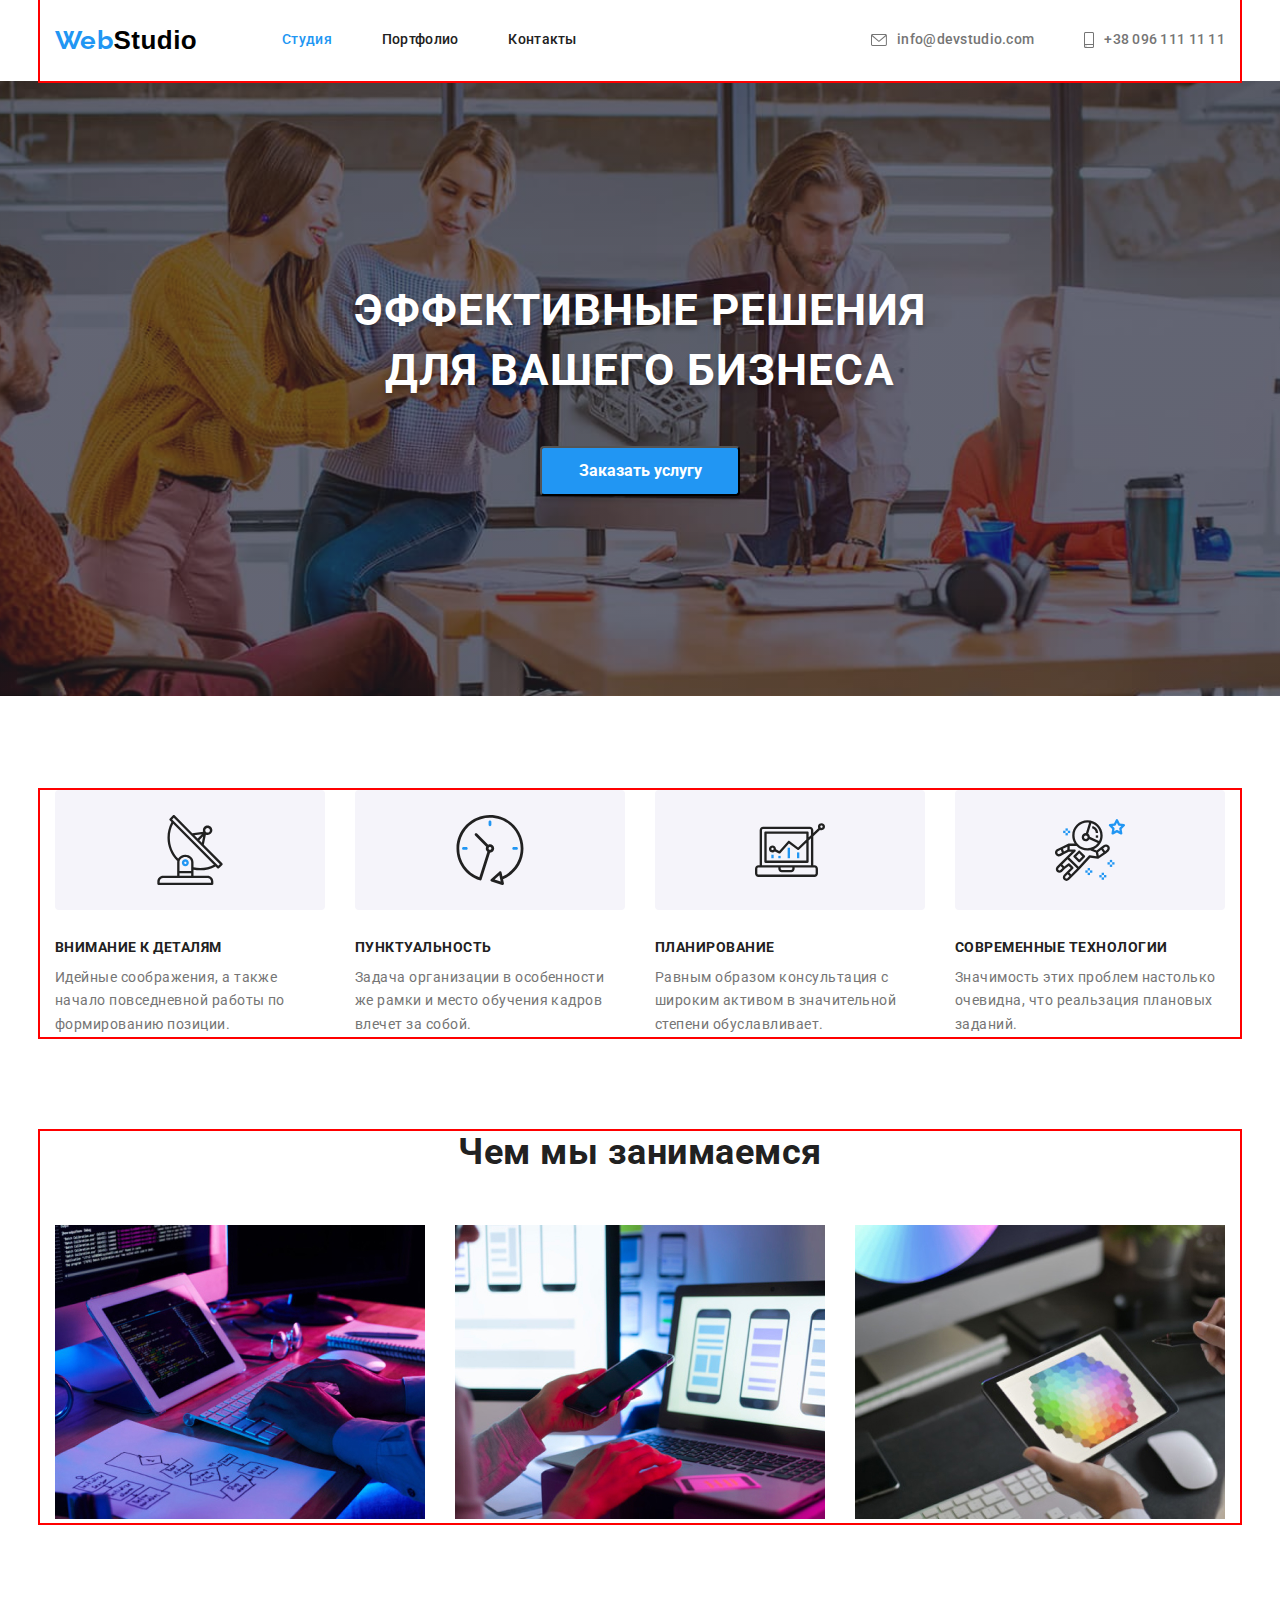
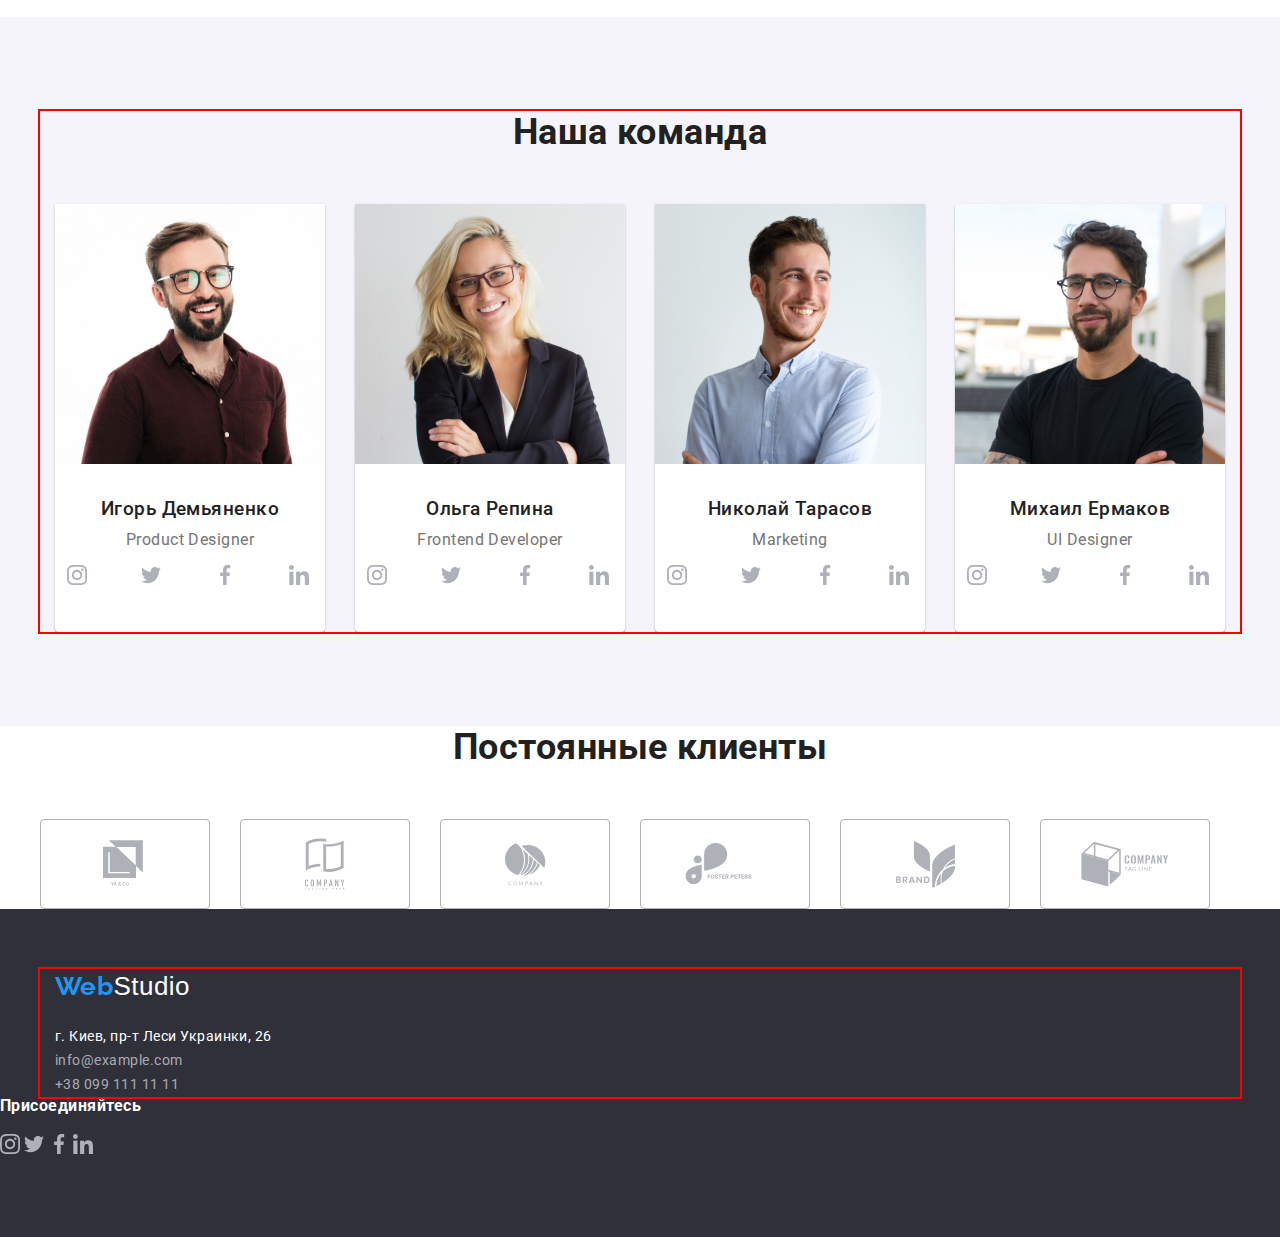
==== index.html @ 8e00bbed "git add .WebStudio" ====
<!DOCTYPE html>
<html lang="ru">
  <head>
    <meta charset="UTF-8">
    <meta name="viewport" content="width=device-width, initial-scale=1.0">
    <link rel="preconnect" href="https://fonts.gstatic.com">
    <link href="https://fonts.googleapis.com/css2?family=Raleway:wght@700&family=Roboto:wght@400;500;700;900&display=swap"
    rel="stylesheet">
    <link rel="stylesheet" href="https://cdnjs.cloudflare.com/ajax/libs/modern-normalize/1.0.0/modern-normalize.min.css"> 
    <link rel="stylesheet" href="./css/styles.css">
    <title>WebStudio</title>
  </head>
    <body>
        <header>
          <div class="container header-main">
            <nav class="header-nav">
              <a href="./index.html" class="logo-continuation"><span class="logo">Web</span>Studio</a>
              <ul class="site-nav">
                <li class="site-nav nav-link.current"><a href="./index.html" class="site-nav nav-link.current">Студия</a></li>
                <li class="site-nav nav-link.current"><a href="./portfolio.html" class="link">Портфолио</a></li>
                <li class="site-nav nav-link.current"><a href="" class="link">Контакты</a></li>
              </ul>
            </nav>
              <ul class="site-nav contacts">
                <li class="site-nav nav-link.current">
                <a href="info@devstudio.com" class="social-links">
                  <svg width="16px" height="12px" class="icon-e-mail">
                    <use href="./images-3/sprite.svg#e-mail"></use>
                  </svg>info@devstudio.com</a>
                </li>
                <li class="site-nav nav-link.current">
                  <a href="tel:+380961111111" class="social-links">
                    <svg width="10px" height="16px" class="icon-tel">
                      <use href="./images-3/sprite.svg#tel"></use>
                    </svg>+38 096 111 11 11</a>
                  </li>
              </ul>
          </div>
        </header>
        <main>
          <section class="hero">
            <h1>ЭФФЕКТИВНЫЕ РЕШЕНИЯ <br> ДЛЯ ВАШЕГО БИЗНЕСА</h1>
            <button class="order-service">Заказать услугу</button> 
          </section>
          <section class="description-active">
            <div class="container">
              <!-- <h2> </h2> -->
              <ul class="page-header">
                  <li class="text">
                    <div class="broadcast">
                      <svg width="70px" height="70px" class="">
                        <use href="./images-3/sprite.svg#antenna"></use>
                      </svg>
                    </div>
                    <h3 class="our-work">ВНИМАНИЕ К ДЕТАЛЯМ</h3>
                    <p class="job-description">Идейные соображения, а тaкже начало повседневной работы по формированию позиции.</p>
                  </li>
                  <li class="text">
                    <div class="broadcast">
                      <svg width="70px" height="70px" class="">
                        <use href="./images-3/sprite.svg#time"></use>
                      </svg>
                    </div>
                    <h3 class="our-work">ПУНКТУАЛЬНОСТЬ</h3>
                    <p class="job-description">Задача организации в особенности же рамки и место обучения кадров влечет за собой.</p>
                  </li>
                  <li class="text">
                    <div class="broadcast">
                      <svg width="70px" height="70px" class="">
                        <use href="./images-3/sprite.svg#diagramma"></use>
                      </svg>
                    </div>
                    <h3 class="our-work">ПЛАНИРОВАНИЕ</h3>
                    <p class="job-description">Равным образом консультация с широким активом в значительной степени обуславливает.</p>
                    </li>
                  <li class="text">
                    <div class="broadcast">
                      <svg width="70px" height="70px" class="">
                        <use href="./images-3/sprite.svg#astronavt"></use>
                      </svg>
                    </div>
                    <h3 class="our-work">СОВРЕМЕННЫЕ ТЕХНОЛОГИИ</h3>
                    <p class="job-description">Значимость этих проблем настолько очевидна, что реальзация плановых заданий.</p> 
                  </li>
              </ul>
            </div>
          </section>
          <section class="about">
            <div class="container">
              <h2 class="description">Чем мы занимаемся</h2>
              <ul class="page-header">
                <li class="image"><img src="./images/box_1.jpg" alt="img1" width="370"></li>
                <li class="image"><img src="./images/box_2.jpg" alt="img2" width="370"></li>
                <li class="image"><img src="./images/box_3.jpg" alt="img3" width="370"></li>
              </ul>
            </div>
          </section>
          <section class="team">
            <div class="container">
              <!-- <div class="work"> -->
              <h2 class="description">Наша команда</h2>
              <ul class="our-people">
                <li class="image">
                  <div class="box">
                    <img src="./images/img_1.jpg" alt="img4" width="270" height="260">
                    <h3 class="our-team">Игорь Демьяненко</h3>
                    <p class="profession">Product Designer</p>
                    <ul class="icon-social">
                      <li>
                        <a href="" class="icon-list">
                          <svg width="20px" height="20px" class="icon-social-networks">
                            <use href="./images-3/sprite.svg#instagram"></use>
                      </svg> 
                    </a>
                  </li>
                  <li>
                    <a href="" class="icon-list">
                      <svg width="20px" height="20px" class="icon-social-networks">
                        <use href="./images-3/sprite.svg#twitter"></use>
                      </svg>
                    </a>
                  </li>
                  <li>
                    <a href="" class="icon-list">
                      <svg width="20px" height="20px" class="icon-social-networks">
                        <use href="./images-3/sprite.svg#faebook"></use>
                      </svg>
                    </a>
                  </li>
                  <li>
                    <a href="" class="icon-list">
                      <svg width="20px" height="20px" class="icon-social-networks">
                        <use href="./images-3/sprite.svg#linkedin"></use>
                      </svg>
                    </a>
                  </li>
             </ul>
              </div>
                </li>
                  <li class="image">
                    <div class="box">
                     <img src="./images/img_2.jpg" alt="img5" width="270" height="260" />
                     <h3 class="our-team">Ольга Репина</h3>
                     <p class="profession">Frontend Developer</p>
                     <ul class="icon-social">
                      <li>
                        <a href="" class="icon-list">
                          <svg width="20px" height="20px" class="icon-social-networks">
                            <use href="./images-3/sprite.svg#instagram"></use>
                          </svg>
                        </a>
                      </li>
                      <li>
                        <a href="" class="icon-list">
                          <svg width="20px" height="20px" class="icon-social-networks">
                            <use href="./images-3/sprite.svg#twitter"></use>
                          </svg>
                        </a>
                      </li>
                      <li>
                        <a href="" class="icon-list">
                          <svg width="20px" height="20px" class="icon-social-networks">
                            <use href="./images-3/sprite.svg#faebook"></use>
                          </svg>
                        </a>
                      </li>
                      <li>
                        <a href="" class="icon-list">
                          <svg width="20px" height="20px" class="icon-social-networks">
                            <use href="./images-3/sprite.svg#linkedin"></use>
                          </svg>
                        </a>
                      </li>
                     </ul>
                    </div>
                  <li class="image">
                    <div class="box">
                     <img src="./images/img_3.jpg" alt="img6" width="270" height="260" />
                     <h3 class="our-team">Николай Тарасов</h3>
                     <p class="profession">Marketing</p>
                      <ul class="icon-social">
                        <li>
                          <a href="" class="icon-list">
                            <svg width="20px" height="20px" class="icon-social-networks">
                              <use href="./images-3/sprite.svg#instagram"></use>
                            </svg>
                          </a>
                        </li>
                        <li>
                          <a href="" class="icon-list">
                            <svg width="20px" height="20px" class="icon-social-networks">
                              <use href="./images-3/sprite.svg#twitter"></use>
                            </svg>
                          </a>
                        </li>
                        <li>
                          <a href="" class="icon-list">
                            <svg width="20px" height="20px" class="icon-social-networks">
                              <use href="./images-3/sprite.svg#faebook"></use>
                            </svg>
                          </a>
                        </li>
                        <li>
                          <a href="" class="icon-list">
                            <svg width="20px" height="20px" class="icon-social-networks">
                              <use href="./images-3/sprite.svg#linkedin"></use>
                            </svg>
                          </a>
                        </li>
                      </ul>
                    </div>
                  </li>
                  <li class="image">
                    <div class="box">
                    <img src="./images/img_4.jpg" alt="img7" width="270" height="260" />
                    <h3 class="our-team">Михаил Ермаков</h3>
                    <p class="profession">UI Designer</p>
                    <ul class="icon-social">
                      <li>
                        <a href="" class="icon-list">
                          <svg width="20px" height="20px" class="icon-social-networks">
                            <use href="./images-3/sprite.svg#instagram"></use>
                          </svg>
                        </a>
                      </li>
                      <li>
                        <a href="" class="icon-list">
                          <svg width="20px" height="20px" class="icon-social-networks">
                            <use href="./images-3/sprite.svg#twitter"></use>
                          </svg>
                        </a>
                      </li>
                      <li>
                        <a href="" class="icon-list">
                          <svg width="20px" height="20px" class="icon-social-networks">
                            <use href="./images-3/sprite.svg#faebook"></use>
                          </svg>
                        </a>
                      </li>
                      <li>
                        <a href="" class="icon-list">
                          <svg width="20px" height="20px" class="icon-social-networks">
                            <use href="./images-3/sprite.svg#linkedin"></use>
                          </svg>
                        </a>
                      </li>
                    </ul>
              </div>
            </ul>
            </div>
          </section>
          <section class="regular-customers">
            <h2 class="description">Постоянные клиенты</h2>
            <ul class="clients-list">
              <li class="clients-item">
                <a href="" class="clients">
                  <svg width="44px" height="49px" class="">
                    <use href="./images-3/sprite.svg#logo-1"></use>
                  </svg>
              </a>
              </li>
              <li class="clients-item">
                <a href="" class="clients">
                  <svg width="40px" height="52px" class="">
                    <use href="./images-3/sprite.svg#logo-2"></use>
                  </svg>
                </a>
              </li>
              <li class="clients-item">
                <a href="" class="clients">
                  <svg width="41px" height="43px" class="">
                    <use href="./images-3/sprite.svg#logo-3"></use>
                  </svg>
                </a>
              </li>
              <li class="clients-item">
                <a href="" class="clients">
                  <svg width="80px" height="42px" class="">
                    <use href="./images-3/sprite.svg#logo-4"></use>
                  </svg>
                </a>
              </li>
              <li class="clients-item">
                <a href="" class="clients">
                  <svg width="59px" height="47px" class="">
                    <use href="./images-3/sprite.svg#logo-5"></use>
                  </svg>
                </a>
              </li>
              <li class="clients-item">
                <a href="" class="clients">
                  <svg width="88px" height="45px" class="">
                    <use href="./images-3/sprite.svg#logo-6"></use>
                  </svg>
                </a>
              </li>
            </ul>
          </section>
        </main>
        <footer class="basement">
          <div class="container">
            <a href="./index.html" class="logo-continuation-conclusion"><span class="logo">Web</span>Studio</a>
            <address class="address">
              г. Киев, пр-т Леси Украинки, 26 <br />
              <a href="info@example.com" class="link-current-name">info@example.com</a> <br />
              <a href="tel:+380991111111" class="social-links-name">+38 099 111 11 11</a>
            </address>
          </div>
          <div class="appeal">
            <p class="appeal-name">Присоединяйтесь</p>
            <a href="" class="appeal-title">
            <svg width="20px" height="20px" class="icon-social-networks">
              <use href="./images-3/sprite.svg#instagram"></use>
            </svg>
            <svg width="20px" height="20px" class="icon-social-networks">
              <use href="./images-3/sprite.svg#twitter"></use>
            </svg>
            <svg width="20px" height="20px" class="icon-social-networks">
              <use href="./images-3/sprite.svg#faebook"></use>
            </svg>
            <svg width="20px" height="20px" class="icon-social-networks">
              <use href="./images-3/sprite.svg#linkedin"></use>
            </svg>
            </a>
          </div>
          </footer>
    </body>
</html>
---- css/styles.css ----
* {
  margin: 0;
  padding: 0;
}
a {
  text-decoration: none;
}
ul {
  margin: 0;
  padding: 0;
  list-style: none;
}
/* Цвет основного текста #757575; */
/* Вторичный цвет текста #212121; */
/* Белый #FFFFFF; */
/* Акцент #2196F3; */
/* Контакты в подвале 255,255,255,0,6; */
/* Цвет фона #FFFFFF */
/* Цвет фона команды #F5F4FA; */
/* Цвет фона подвала #2F303A */

:root {
  --primary-text-color: #757575;
  --title-text-color: #212121;
  --accent-color: #2196f3;
  --white-color: #fff;
  --primary-background-color: #2f303a;
  --secondary-background-color: #f5f4fa;
  --black-color: #000000;
  --button-color: #f5f4fa;
}
html {
  box-sizing: border-box;
}
body {
  letter-spacing: 0.03em;
  font-family: Roboto, sans-serif;
}
nav {
  display: flex;
  align-items: center;
}
/* header */
.header-main {
  display: flex;
  align-items: center;
}
.container {
  width: 1200px;
  padding-left: 15px;
  padding-right: 15px;
  align-items: center;
  margin-left: auto;
  margin-right: auto;
  outline: 2px solid red;
}
/* Чем мы занимаемся */
.page-header {
  display: flex;
  align-items: center;
  list-style: none;
}
.page-header li + li {
  margin-left: 30px;
}
/* .text {
  margin-right: 30px;
} */
.contacts {
  margin-left: auto;
}
.link {
  color: var(--title-text-color);
}
.site-nav .nav-link.current {
  color: var(--accent-color);
}
.site-nav a:hover {
  color: var(--accent-color);
}
.site-nav a:focus {
  color: var(--accent-color);
}
.link:visited {
  color: var(--title-text-color);
}
.site-nav,
.link-current {
  color: var(--accent-color);
}
.logo {
  color: var(--accent-color);
  font-family: Raleway, sans-serif;
  font-weight: 700;
  font-size: 26px;
  line-height: 1.19;
}
.logo-continuation {
  color: var(--black-color);
  font-family: Oleo script, sans-serif;
  font-weight: 700;
  font-size: 26px;
  line-height: 1.19;
  margin-right: 85px;
}
.site-nav {
  display: flex;
  font-weight: 500;
  font-size: 14px;
  line-height: 1.14;
  letter-spacing: 0.02em;
}
.header-nav li:not(:last-child),
.contacts li:not(:last-child) {
  margin-right: 50px;
}
.header-nav {
  padding-top: 25px;
  padding-bottom: 25px;
}
.link {
  color: var(--title-text-color);
  font-weight: 500;
  font-size: 14px;
  line-height: 1.14;
  letter-spacing: 0.02em;
}
.social-links {
  color: var(--primary-text-color);
  font-weight: 500;
  font-size: 14px;
  line-height: 1.14;
  letter-spacing: 0.02em;
  display: inline-flex;
  align-items: center;
  justify-content: center;
}
.icon-e-mail {
  display: inline-flex;
  margin-right: 10px;
  fill: currentColor;
}
.icon-tel {
  display: inline-flex;
  margin-right: 10px;
  fill: currentColor;
}
.hero h1 {
  font-size: 44px;
}
.hero {
  background-color: var(--primary-background-color);
  color: var(--white-color);
  background-image: linear-gradient(
      to right,
      rgba(47, 48, 58, 0.4),
      rgba(47, 48, 58, 0.4)
    ),
    url(../images-3/Оптимизированная.jpg);
  background-repeat: no-repeat;
  background-position: center;
  background-size: cover;
  text-align: center;
  font-weight: 900;
  line-height: 1.36;
  letter-spacing: 0.06em;
  text-shadow: 0px 4px 4px rgba(0, 0, 0, 0.25);
  margin-left: auto;
  margin-right: auto;
  margin-top: 0;
  padding-top: 200px;
  padding-bottom: 200px;
}
.order-service {
  background-color: var(--accent-color);
  color: var(--white-color);
  font-family: Roboto, sans-serif;
  font-weight: 700;
  font-size: 16px;
  width: 200px;
  height: 50px;
  line-height: 1.88;
  box-align: center;
  text-align: center;
  padding: 10px, 32px;
  box-shadow: 0px 4px 4px rgba(0, 0, 0, 0.15);
  border-radius: 4px;
  margin-top: 45px;
}
.features-list .features-title {
  color: var(--title-text-color);
  text-transform: uppercase;
  font-size: 14px;
  line-height: 1.14;
  margin-top: 0px;
  margin-bottom: 10px;
}
*,
::after,
::before {
  box-sizing: border-box;
}
.our-work {
  color: var(--title-text-color);
  font-weight: 700;
  font-size: 14px;
  line-height: 1.14;
  margin-bottom: 10px;
}
.job-description {
  color: var(--primary-text-color);
  font-size: 14px;
  line-height: 1.71;
}
.description-active {
  padding-top: 94px;
  padding-bottom: 94px;
}
.about {
  padding-bottom: 94px;
}
/* .about,
h2,
.description {
  text-align: center;
  align-items: center;
  color: var(--title-text-color);
  font-weight: 700;
  font-size: 36px;
  line-height: 1.17;
} */
.description {
  margin-top: 0px;
  margin-bottom: 50px;
  color: var(--title-text-color);
  font-weight: 700;
  font-size: 36px;
  line-height: 1.2;
  text-align: center;
}
.broadcast {
  background-color: var(--secondary-background-color);
  display: flex;
  justify-content: center;
  align-items: center;
  width: 270px;
  height: 120px;
  border-radius: 4px;
  margin-bottom: 30px;
}
.team {
  padding-top: 94px;
  padding-bottom: 94px;
  text-align: center;
  color: var(--title-text-color);
  background-color: var(--secondary-background-color);
  font-weight: 700;
  font-size: 36px;
  line-height: 1.17;
}
/* .image {
  display: block;
  align-items: center;
  margin-left: 30px;
  margin-top: 59px;
} */
/* .work {
  text-align: center;
  box-sizing: border-box;
} */
.box {
  background-color: var(--white-color);
  width: 270px;
  height: 428px;
  box-shadow: 0px 1px 3px rgba(0, 0, 0, 0.12), 0px 1px 1px rgba(0, 0, 0, 0.14),
    0px 2px 1px rgba(0, 0, 0, 0.2);
  border-radius: 0px 0px 4px 4px;
}
.our-people {
  display: flex;
  text-align: center;
  align-items: center;
  font-size: 16px;
  line-height: 1.19;
  list-style: none;
  margin: 0;
  padding: 0;
}
.our-people li + li {
  margin-left: 30px;
}
.our-team {
  color: var(--title-text-color);
  font-weight: 500;
  padding-top: 30px;
  padding-bottom: 10px;
  align-items: center;
  text-align: center;
}
.profession {
  background-color: var(--white-color);
  color: var(--primary-text-color);
  font-weight: 400;
}
.icon-social {
  display: flex;
  margin-top: 16px;
}
.icon-list {
  width: 44px;
  height: 44px;
  color: #afb1b8;
  display: flex;
  text-align: center;
  justify-content: center;
  /* border-radius: 50%; */
}
.icon-list:not(:last-child) {
  margin-right: 10px;
}
.icon-list :hover {
  color: #fff;
  background-color: #2196f3;
  border-radius: 50%;
}
.icon-list :focus {
  color: #fff;
  background-color: #2196f3;
  border-radius: 50%;
}
.icon-social-networks {
  fill: #afb1b8;
  /* margin-right: 10px; */
  /* display: inline-flex;
  text-align: center;
  justify-content: center; */
}
/* .icon-social-networks :hover {
  fill: #2196f3;
  /* transform: scale(1.15); */
}
/* .icon-social-networks :focus {
  fill: #2196f3;
} */ */
.regular-customers {
  background-color: var(--white-color);
  padding-top: 94px;
  padding-bottom: 94px;
}
.clients-list {
  display: flex;
  align-items: center;
  justify-content: center;
}
.clients-item {
  list-style: none;
  align-items: center;
  box-align: center;
  justify-content: center;
}
.clients {
  fill: #afb1b8;
  width: 170px;
  height: 90px;
  border: 1px solid #afb1b8;
  border-radius: 4px;
  display: inline-flex;
  align-items: center;
  justify-content: center;
  margin-right: 30px;
}
.clients-item :hover {
  fill: #2196f3;
  color: #2196f3;
  border: 1px solid #2196f3;
}
.clients-item :focus {
  fill: #2196f3;
  color: #2196f3;
  border: 1px solid #2196f3;
}
.basement {
  background-color: var(--primary-background-color);
  text-decoration: none;
  padding-top: 60px;
  padding-bottom: 60px;
}
.logo-continuation-conclusion {
  color: var(--white-color);
  font-family: Oleo script, sans-serif;
  font-weight: 400;
  font-size: 26px;
  line-height: 1.38;
}
.address {
  flex-wrap: wrap;
  color: var(--white-color);
  font-weight: 400;
  font-style: normal;
  font-size: 14px;
  line-height: 1.71;
  margin-top: 20px;
}
.link-current-name,
.social-links-name {
  color: rgba(255, 255, 255, 0.6);
  font-weight: 400;
  font-style: normal;
  font-size: 14px;
  line-height: 1.71;
}
.appeal {
  display: inline-flex;
  flex-wrap: wrap;
  vertical-align: top;
  width: 206px;
  height: 80px;
}
.appeal-name {
  color: var(--white-color);
  font-family: Roboto, sans-serif;
  font-weight: 700;
}
.header-line {
  border-bottom: 1px solid #ececec;
}
.conteiner-portfolio {
  width: 1200px;
  align-items: center;
  padding-left: 15px;
  padding-right: 15px;
  margin-left: auto;
  margin-right: auto;
  margin-top: 94px;
}
.hero-portfolio {
  width: 1170px;
  align-items: center;
  text-align: center;
}
.button-list button:hover {
  font-family: Roboto, sans-serif;
  color: var(--white-color);
  background-color: var(--accent-color);
}
.button-list button:focus {
  font-family: Roboto, sans-serif;
  color: var(--white-color);
  background-color: var(--accent-color);
  flex-direction: row;
}
.button-list button {
  font-family: Roboto, sans-serif;
  background-color: var(--button-color);
  color: var(--title-text-color);
  font-weight: 500;
  font-size: 16px;
  line-height: 26px;
  line-height: 1.63;
  letter-spacing: 3%;
  border-radius: 4px;
  border: none;
  letter-spacing: 0.03em;
  padding: 6px, 22px;
  width: 128px;
  height: 38px;
  margin-bottom: 30px;
  margin-right: 8px;
}
button {
  position: center;
  display: inline-block;
  font-family: inherit;
  cursor: pointer;
  align-items: center;
  text-align: center;
}
.button-list {
  display: flex;
  list-style: none;
  justify-content: center;
}
li {
  text-align: -webkit-match-parent;
}
.portfolio {
  display: flex;
  flex-wrap: wrap;
  list-style: none;
  margin-top: 26px;
}
.image-portfolio {
  width: calc((100% - 60px) / 3);
  margin-right: 30px;
  margin-bottom: 30px;
  border: 1px solid #eeeeee;
  box-shadow: 0px 1px 1px rgba(0, 0, 0, 0.12), 0px 4px 4px rgba(0, 0, 0, 0.06),
    1px 4px 6px rgba(0, 0, 0, 0.16);
}
.image-portfolio:nth-child(3n) {
  margin-right: 0px;
}
.name-title {
  color: var(--title-text-color);
  text-align: left;
  font-weight: 700;
  font-size: 18px;
  line-height: 2;
  letter-spacing: 6%;
  margin-left: 24px;
  margin-top: 20px;
  margin-left: 20px;
}
.description-name {
  color: var(--primary-text-color);
  font-weight: 400;
  font-size: 16px;
  line-height: 1.88;
  letter-spacing: 3%;
  padding-bottom: 30px;
  margin-left: 24px;
}
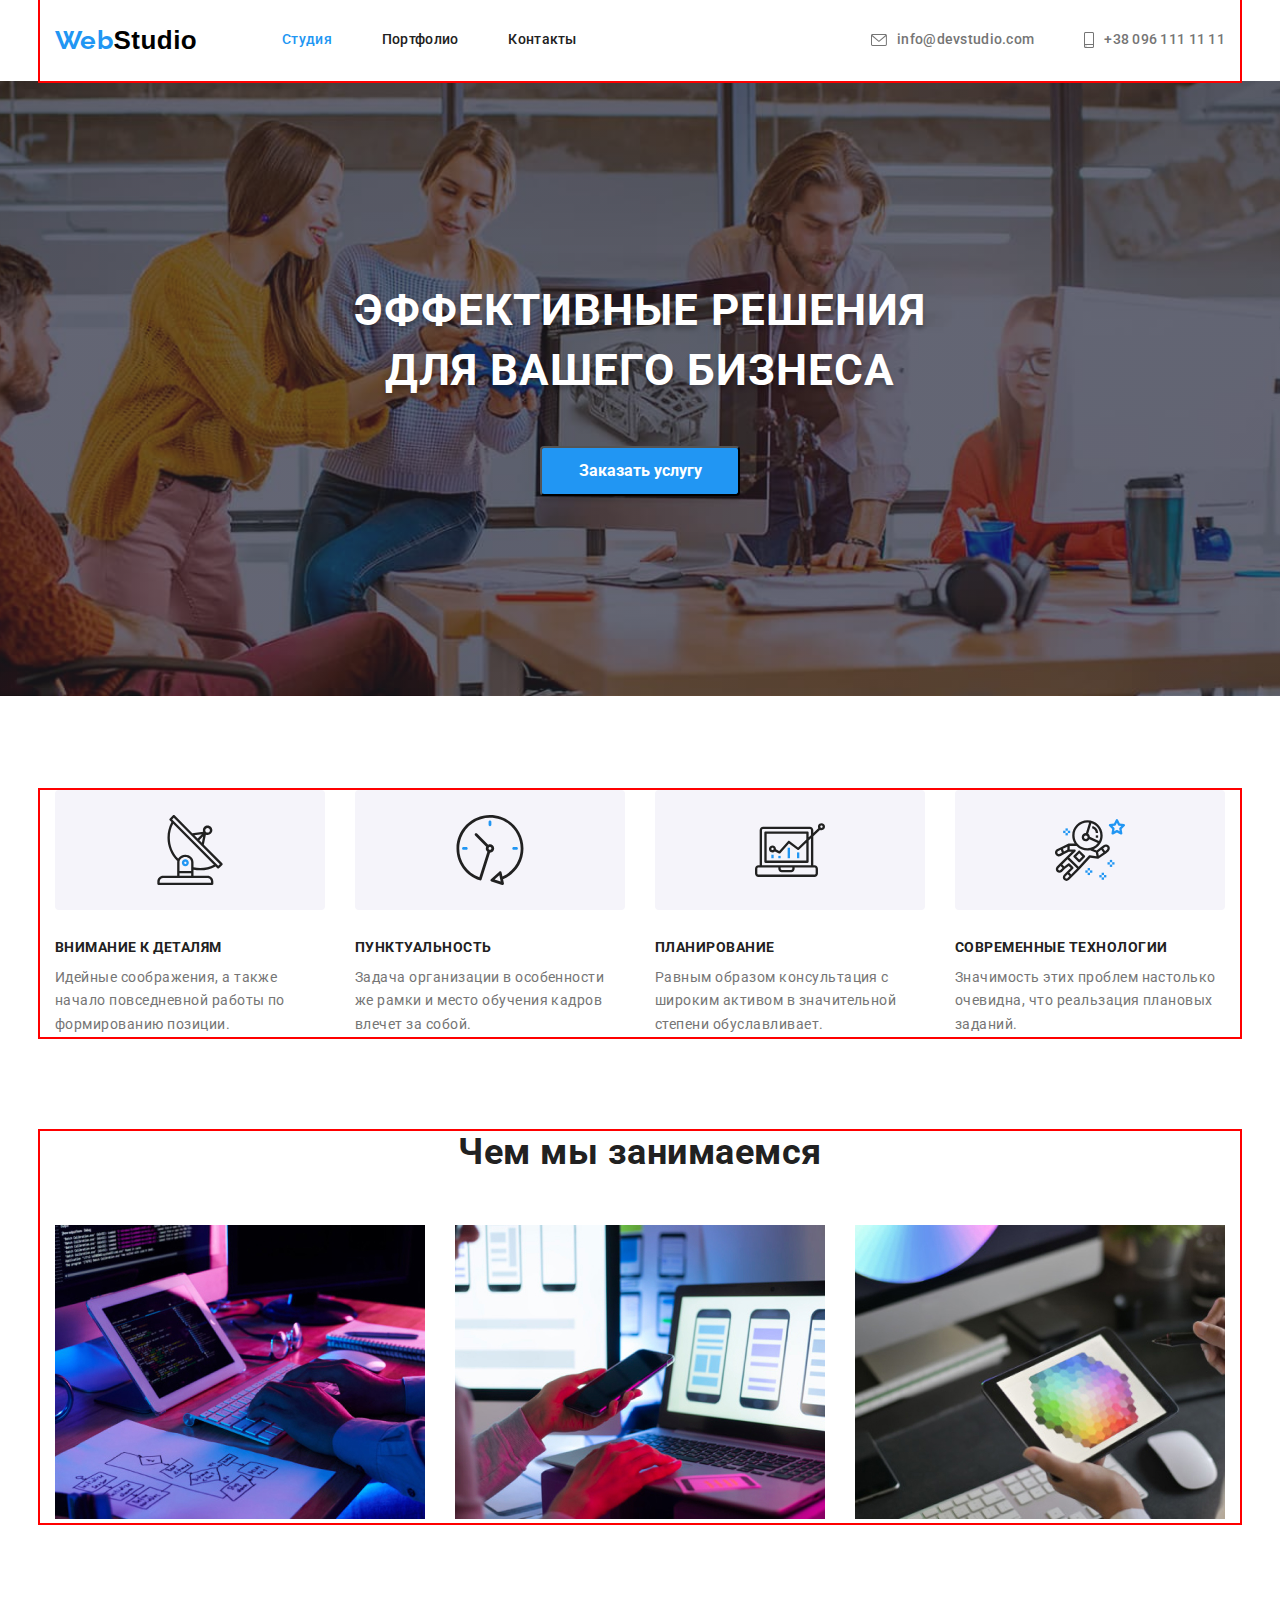
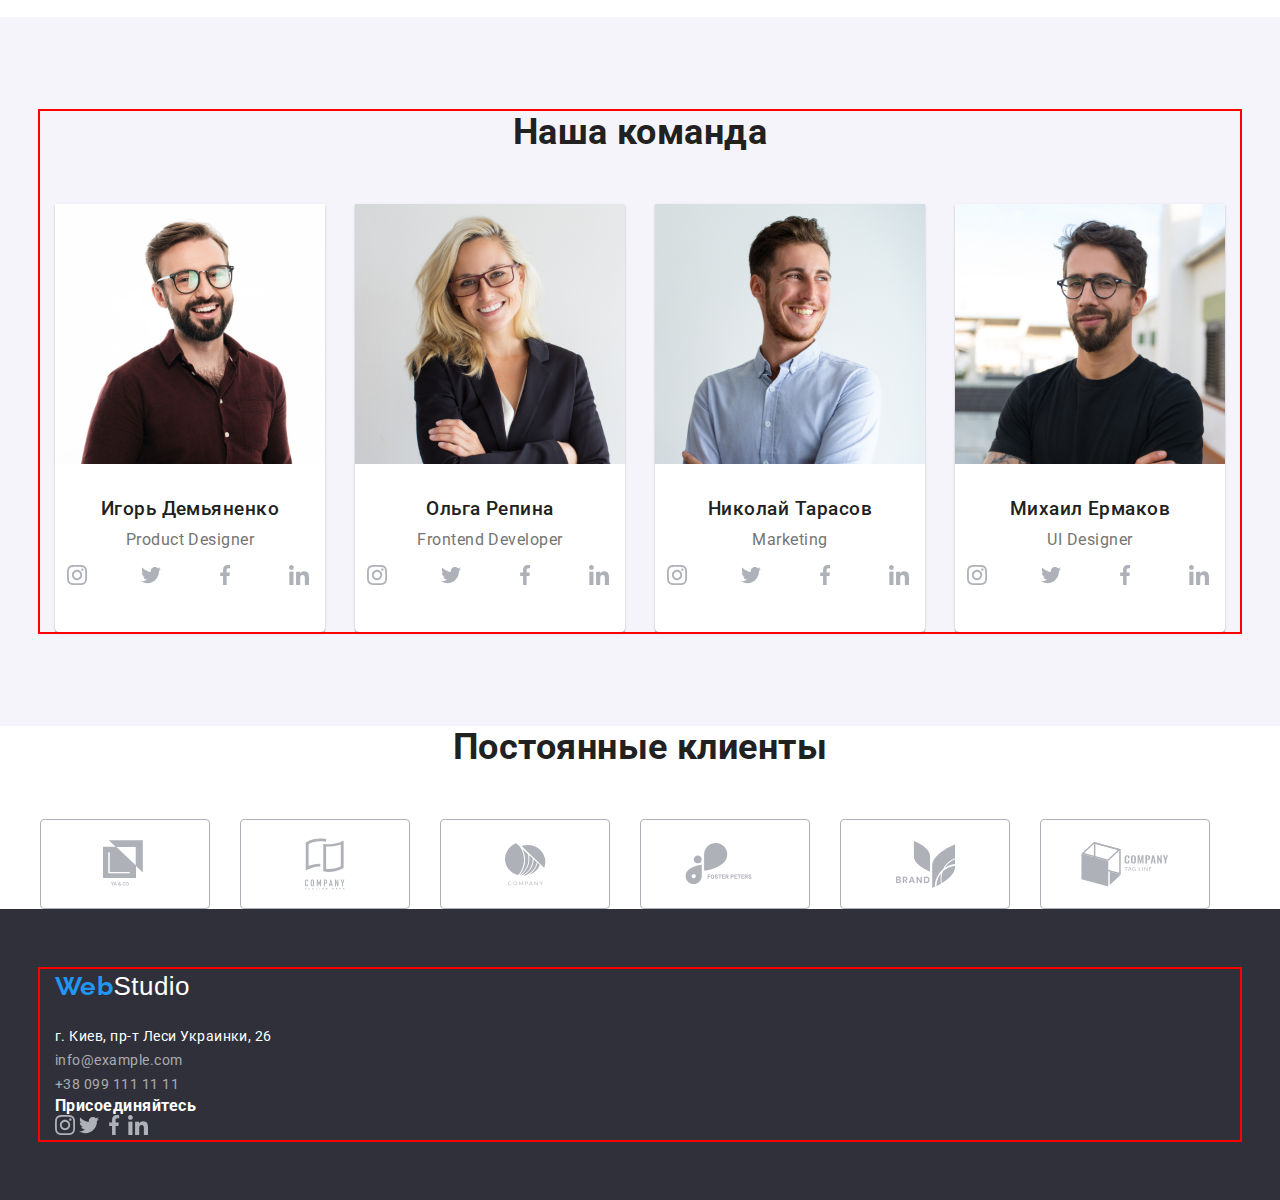
==== commit a9c168bb: "git add .WebStudio" ====
--- a/index.html
+++ b/index.html
@@ -298,31 +298,31 @@
           </section>
         </main>
         <footer class="basement">
-          <div class="container">
+          <div class="appeal">
+           <div class="container">
             <a href="./index.html" class="logo-continuation-conclusion"><span class="logo">Web</span>Studio</a>
             <address class="address">
               г. Киев, пр-т Леси Украинки, 26 <br />
               <a href="info@example.com" class="link-current-name">info@example.com</a> <br />
               <a href="tel:+380991111111" class="social-links-name">+38 099 111 11 11</a>
             </address>
-          </div>
-          <div class="appeal">
             <p class="appeal-name">Присоединяйтесь</p>
             <a href="" class="appeal-title">
-            <svg width="20px" height="20px" class="icon-social-networks">
-              <use href="./images-3/sprite.svg#instagram"></use>
-            </svg>
-            <svg width="20px" height="20px" class="icon-social-networks">
-              <use href="./images-3/sprite.svg#twitter"></use>
-            </svg>
-            <svg width="20px" height="20px" class="icon-social-networks">
-              <use href="./images-3/sprite.svg#faebook"></use>
-            </svg>
-            <svg width="20px" height="20px" class="icon-social-networks">
-              <use href="./images-3/sprite.svg#linkedin"></use>
-            </svg>
+              <svg width="20px" height="20px" class="icon-social-networks">
+                <use href="./images-3/sprite.svg#instagram"></use>
+              </svg>
+              <svg width="20px" height="20px" class="icon-social-networks">
+                <use href="./images-3/sprite.svg#twitter"></use>
+              </svg>
+              <svg width="20px" height="20px" class="icon-social-networks">
+                <use href="./images-3/sprite.svg#faebook"></use>
+              </svg>
+              <svg width="20px" height="20px" class="icon-social-networks">
+                <use href="./images-3/sprite.svg#linkedin"></use>
+              </svg>
             </a>
+           </div>
           </div>
-          </footer>
+        </footer>
     </body>
 </html>--- a/css/styles.css
+++ b/css/styles.css
@@ -410,11 +410,8 @@
   line-height: 1.71;
 }
 .appeal {
-  display: inline-flex;
+  display: block;
   flex-wrap: wrap;
-  vertical-align: top;
-  width: 206px;
-  height: 80px;
 }
 .appeal-name {
   color: var(--white-color);
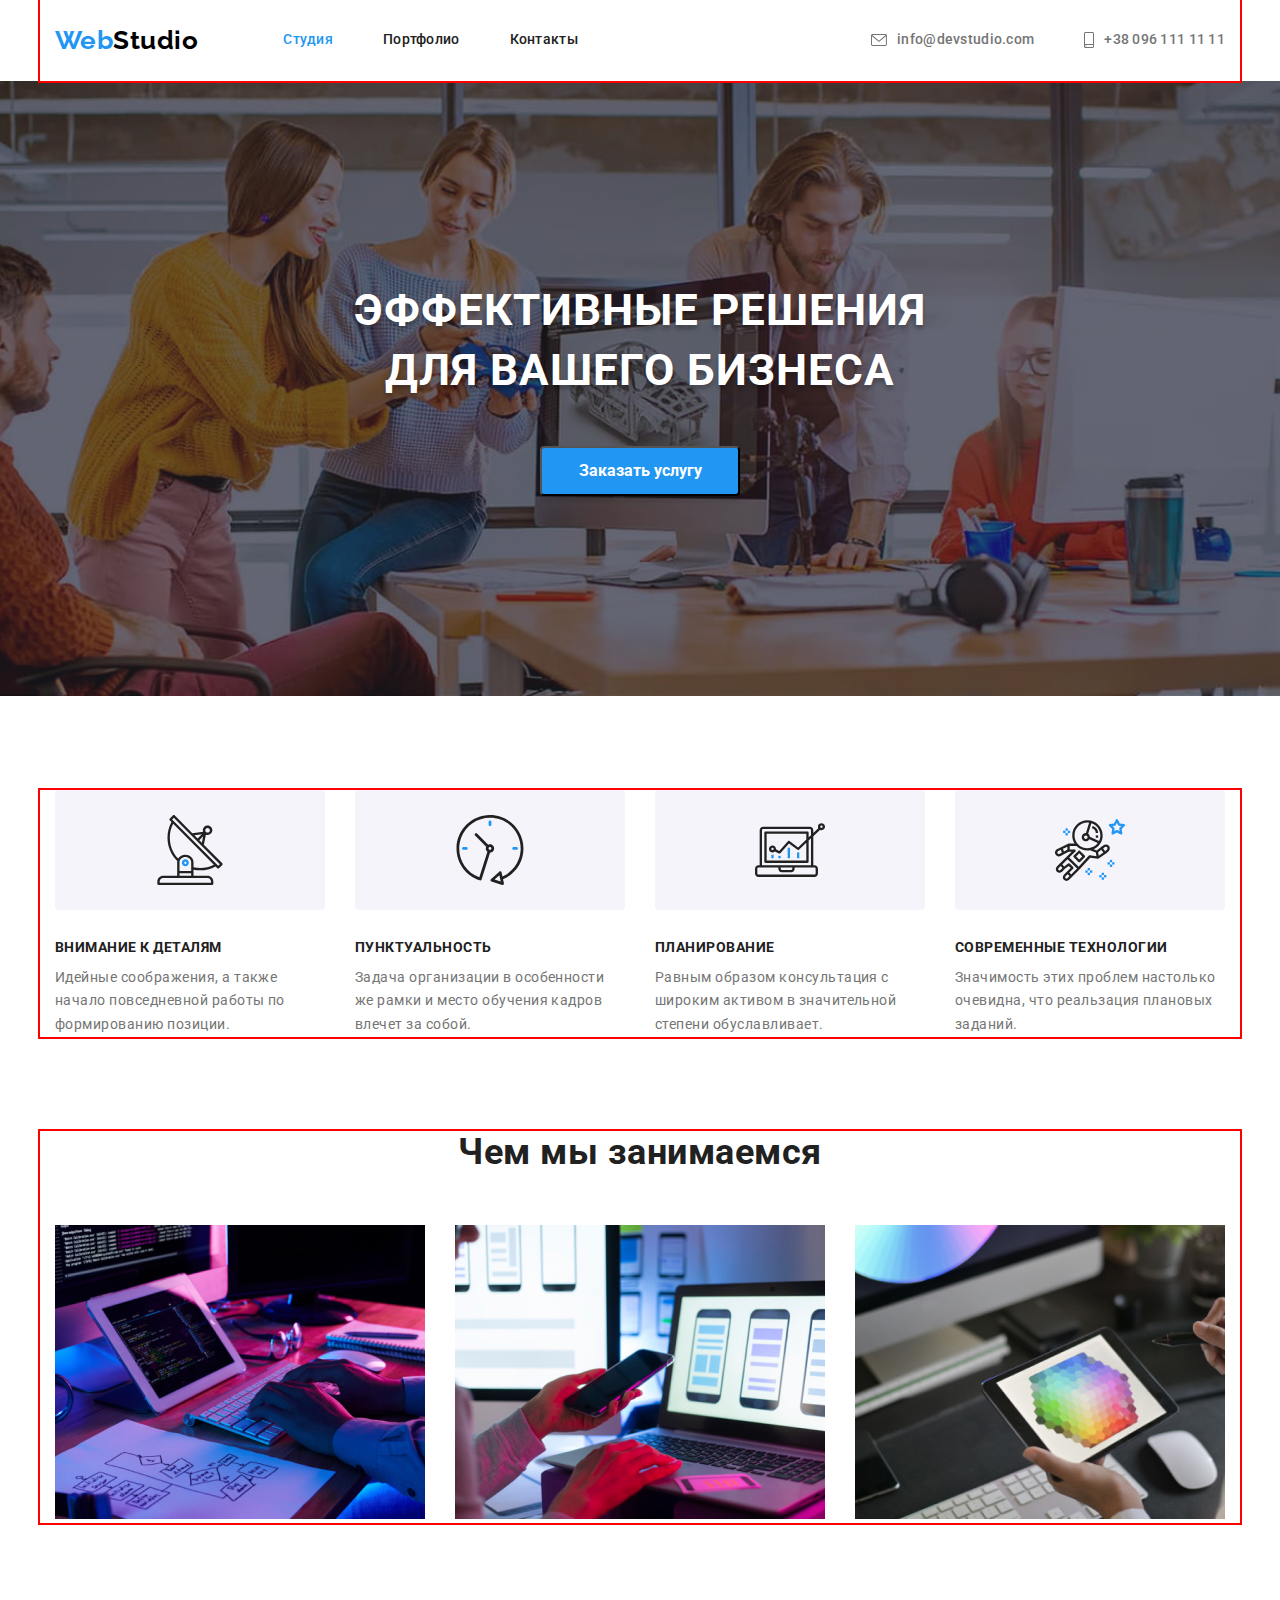
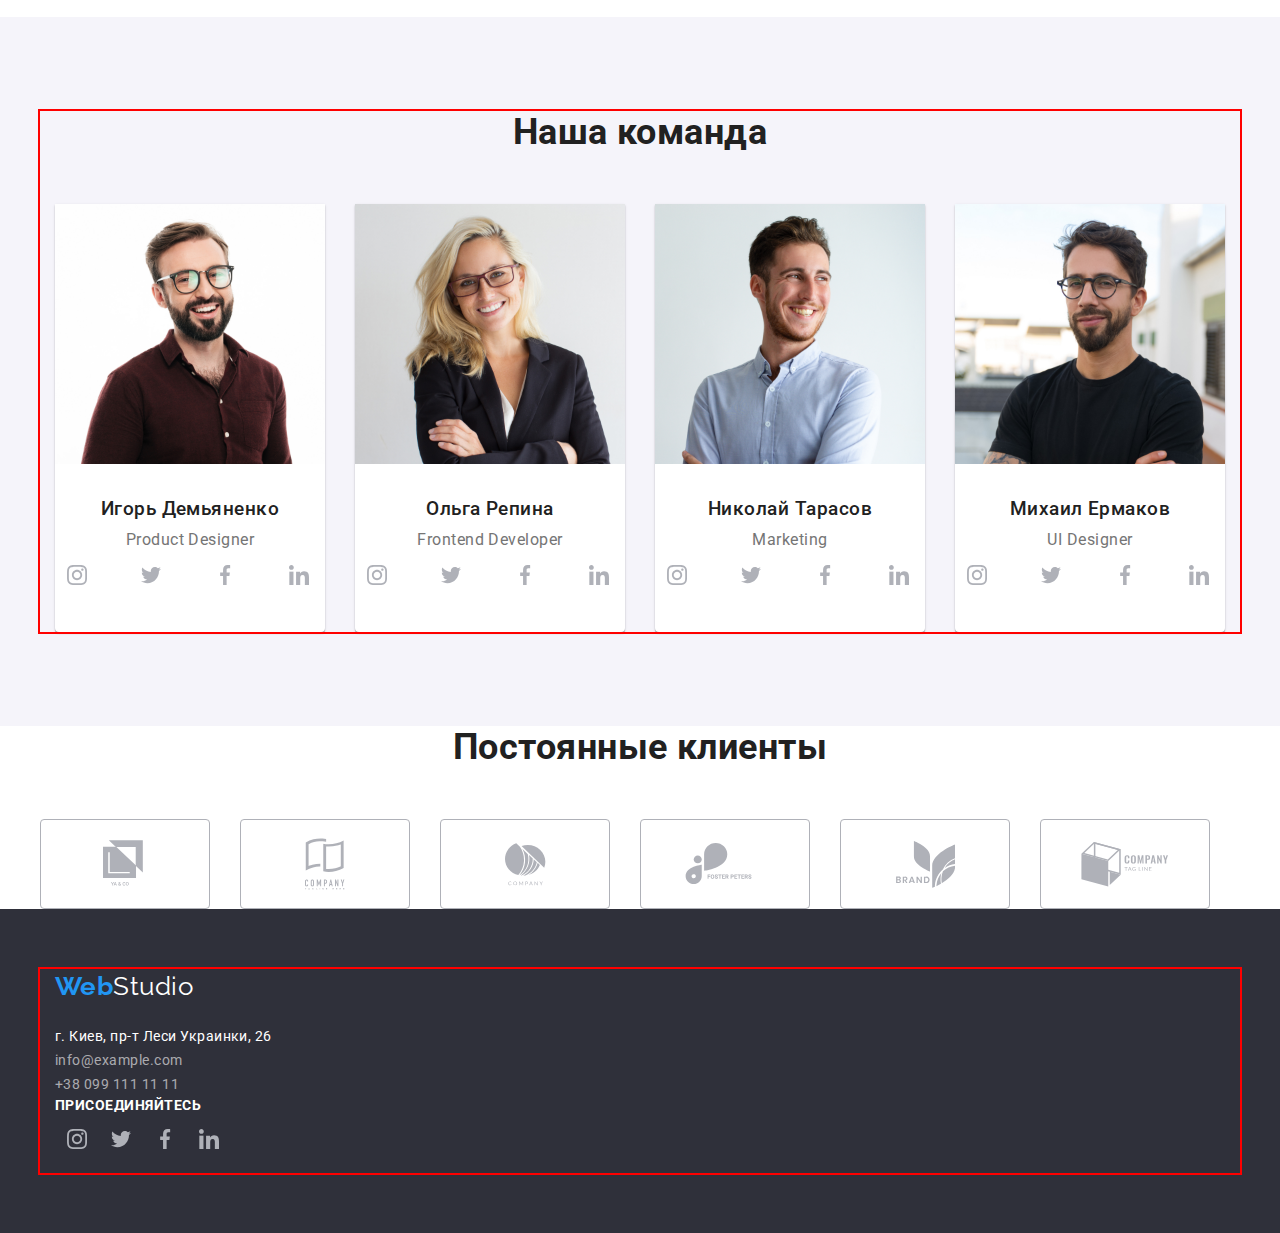
==== commit 6f971b18: "git add .WebStudio" ====
--- a/index.html
+++ b/index.html
@@ -306,21 +306,39 @@
               <a href="info@example.com" class="link-current-name">info@example.com</a> <br />
               <a href="tel:+380991111111" class="social-links-name">+38 099 111 11 11</a>
             </address>
+            <div class="appeal-title">
             <p class="appeal-name">Присоединяйтесь</p>
-            <a href="" class="appeal-title">
-              <svg width="20px" height="20px" class="icon-social-networks">
-                <use href="./images-3/sprite.svg#instagram"></use>
-              </svg>
-              <svg width="20px" height="20px" class="icon-social-networks">
-                <use href="./images-3/sprite.svg#twitter"></use>
-              </svg>
-              <svg width="20px" height="20px" class="icon-social-networks">
-                <use href="./images-3/sprite.svg#faebook"></use>
-              </svg>
-              <svg width="20px" height="20px" class="icon-social-networks">
-                <use href="./images-3/sprite.svg#linkedin"></use>
-              </svg>
-            </a>
+            <ul class="icon-social">
+              <li>
+                <a href="" class="icon-list">
+                  <svg width="20px" height="20px" class="icon-social-networks">
+                    <use href="./images-3/sprite.svg#instagram"></use>
+                  </svg>
+                </a>
+              </li>
+              <li>
+                <a href="" class="icon-list">
+                  <svg width="20px" height="20px" class="icon-social-networks">
+                    <use href="./images-3/sprite.svg#twitter"></use>
+                  </svg>
+                </a>
+              </li>
+              <li>
+                <a href="" class="icon-list">
+                  <svg width="20px" height="20px" class="icon-social-networks">
+                    <use href="./images-3/sprite.svg#faebook"></use>
+                  </svg>
+                </a>
+              </li>
+              <li>
+                <a href="" class="icon-list">
+                  <svg width="20px" height="20px" class="icon-social-networks">
+                    <use href="./images-3/sprite.svg#linkedin"></use>
+                  </svg>
+                </a>
+              </li>
+            </ul>
+            </div>
            </div>
           </div>
         </footer>
--- a/css/styles.css
+++ b/css/styles.css
@@ -97,7 +97,7 @@
 }
 .logo-continuation {
   color: var(--black-color);
-  font-family: Oleo script, sans-serif;
+  font-family: Raleway, sans-serif;;
   font-weight: 700;
   font-size: 26px;
   line-height: 1.19;
@@ -387,7 +387,7 @@
 }
 .logo-continuation-conclusion {
   color: var(--white-color);
-  font-family: Oleo script, sans-serif;
+  font-family: Raleway, sans-serif;;
   font-weight: 400;
   font-size: 26px;
   line-height: 1.38;
@@ -409,20 +409,20 @@
   font-size: 14px;
   line-height: 1.71;
 }
-.appeal {
-  display: block;
-  flex-wrap: wrap;
+.appeal-title {
+  text-transform: uppercase;
 }
 .appeal-name {
   color: var(--white-color);
   font-family: Roboto, sans-serif;
   font-weight: 700;
+  font-size: 14px;
 }
 .header-line {
   border-bottom: 1px solid #ececec;
 }
 .conteiner-portfolio {
-  width: 1200px;
+  width: 1170px;
   align-items: center;
   padding-left: 15px;
   padding-right: 15px;
@@ -491,7 +491,7 @@
   margin-right: 30px;
   margin-bottom: 30px;
   border: 1px solid #eeeeee;
-  box-shadow: 0px 1px 1px rgba(0, 0, 0, 0.12), 0px 4px 4px rgba(0, 0, 0, 0.06),
+    box-shadow: 0px 1px 1px rgba(0, 0, 0, 0.12), 0px 4px 4px rgba(0, 0, 0, 0.06),
     1px 4px 6px rgba(0, 0, 0, 0.16);
 }
 .image-portfolio:nth-child(3n) {
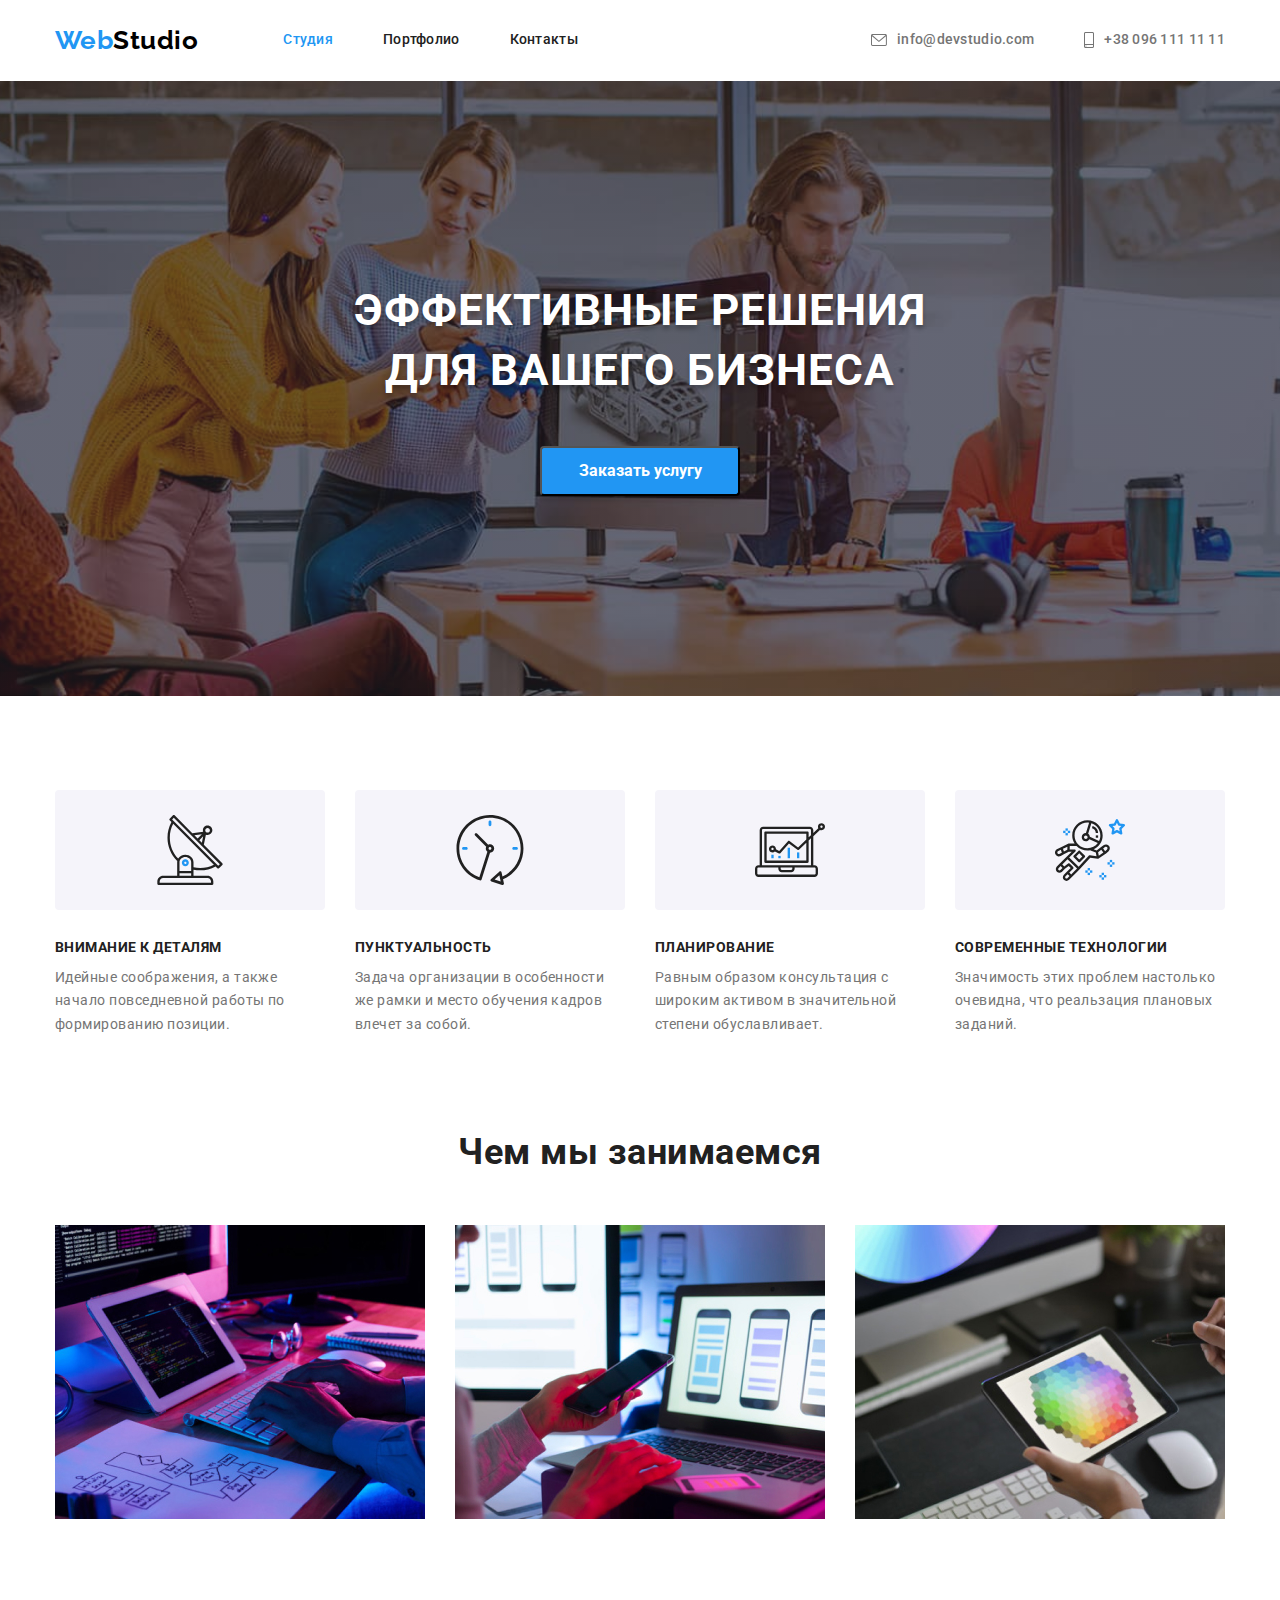
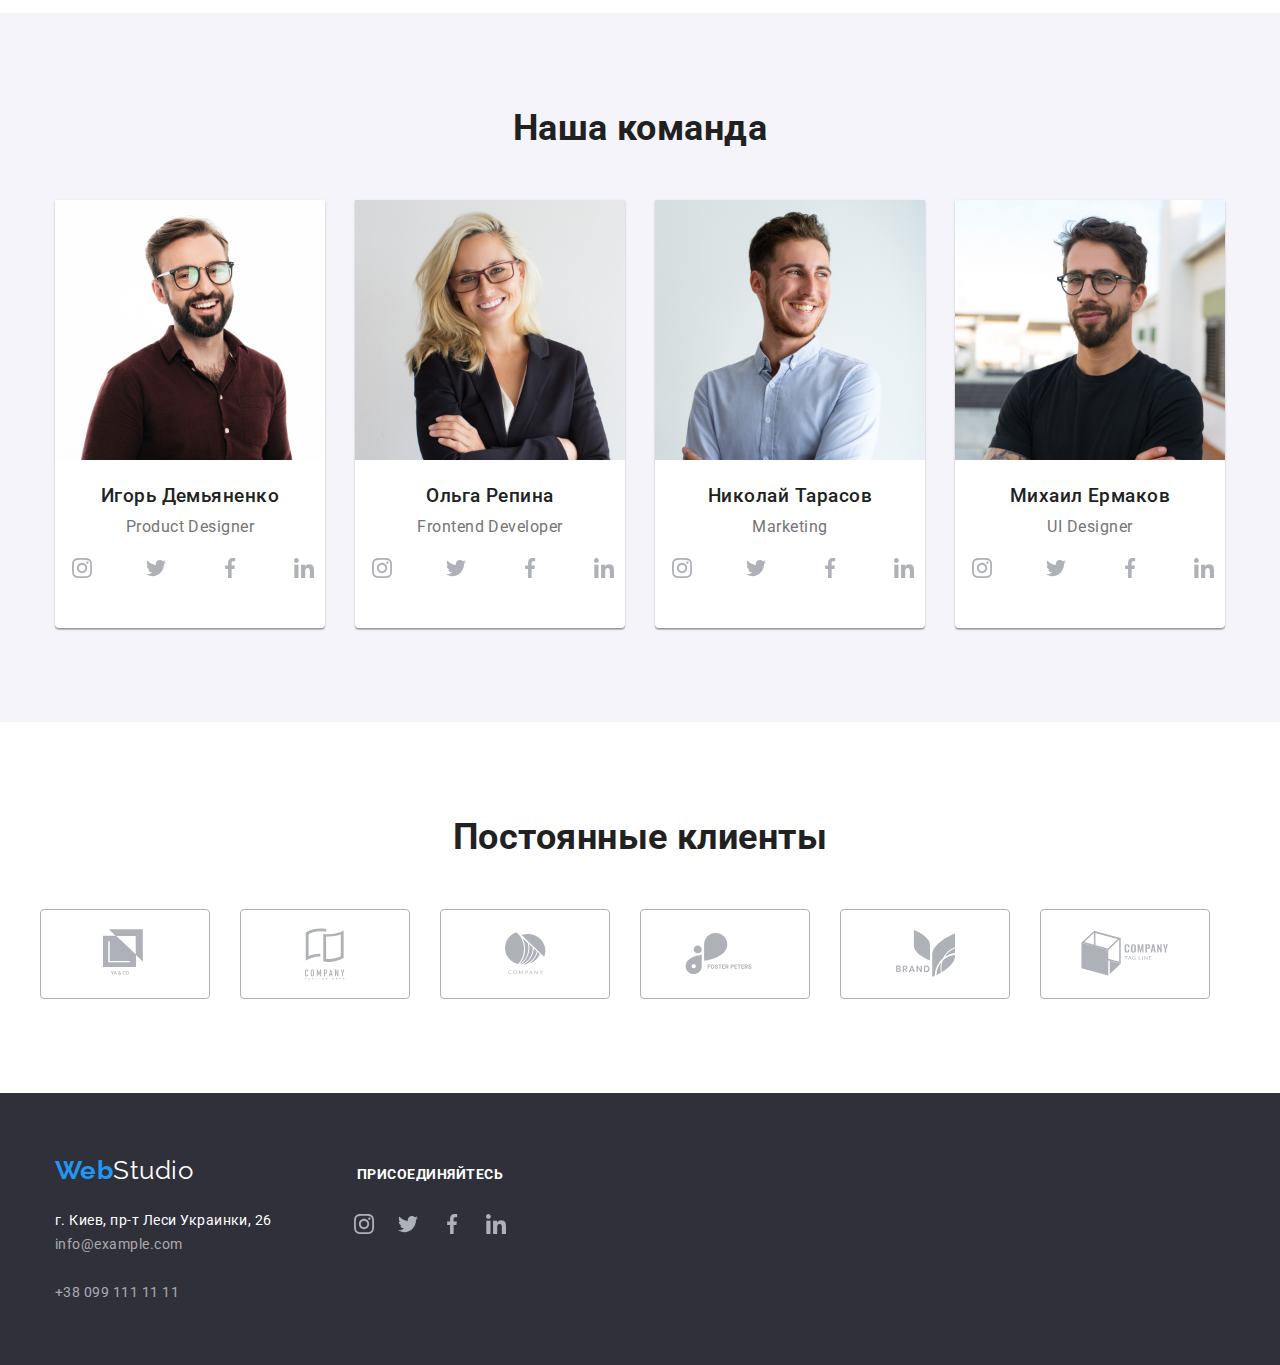
==== commit 6bb5896b: "git add .WebStudio" ====
--- a/index.html
+++ b/index.html
@@ -97,12 +97,11 @@
           </section>
           <section class="team">
             <div class="container">
-              <!-- <div class="work"> -->
               <h2 class="description">Наша команда</h2>
               <ul class="our-people">
-                <li class="image">
-                  <div class="box">
+                <li class="image box">
                     <img src="./images/img_1.jpg" alt="img4" width="270" height="260">
+              <div class="content-box">
                     <h3 class="our-team">Игорь Демьяненко</h3>
                     <p class="profession">Product Designer</p>
                     <ul class="icon-social">
@@ -135,11 +134,11 @@
                     </a>
                   </li>
              </ul>
-              </div>
+            </div>
                 </li>
-                  <li class="image">
-                    <div class="box">
+                  <li class="image box">
                      <img src="./images/img_2.jpg" alt="img5" width="270" height="260" />
+                    <div class="content-box">
                      <h3 class="our-team">Ольга Репина</h3>
                      <p class="profession">Frontend Developer</p>
                      <ul class="icon-social">
@@ -173,9 +172,10 @@
                       </li>
                      </ul>
                     </div>
-                  <li class="image">
-                    <div class="box">
+                  </li>
+                  <li class="image box">
                      <img src="./images/img_3.jpg" alt="img6" width="270" height="260" />
+                    <div class="content-box">
                      <h3 class="our-team">Николай Тарасов</h3>
                      <p class="profession">Marketing</p>
                       <ul class="icon-social">
@@ -210,9 +210,9 @@
                       </ul>
                     </div>
                   </li>
-                  <li class="image">
-                    <div class="box">
+                  <li class="image box">
                     <img src="./images/img_4.jpg" alt="img7" width="270" height="260" />
+                    <div class="content-box">
                     <h3 class="our-team">Михаил Ермаков</h3>
                     <p class="profession">UI Designer</p>
                     <ul class="icon-social">
@@ -297,16 +297,18 @@
             </ul>
           </section>
         </main>
+        <!-- Footer -->
         <footer class="basement">
-          <div class="appeal">
            <div class="container">
+             <div class="footer-contacts">
             <a href="./index.html" class="logo-continuation-conclusion"><span class="logo">Web</span>Studio</a>
             <address class="address">
               г. Киев, пр-т Леси Украинки, 26 <br />
               <a href="info@example.com" class="link-current-name">info@example.com</a> <br />
               <a href="tel:+380991111111" class="social-links-name">+38 099 111 11 11</a>
             </address>
-            <div class="appeal-title">
+            </div>
+            <div class="appeal">
             <p class="appeal-name">Присоединяйтесь</p>
             <ul class="icon-social">
               <li>
@@ -339,8 +341,7 @@
               </li>
             </ul>
             </div>
-           </div>
-          </div>
+        </div>
         </footer>
     </body>
 </html>--- a/css/styles.css
+++ b/css/styles.css
@@ -3,12 +3,18 @@
   padding: 0;
 }
 a {
+  display: block;
   text-decoration: none;
 }
 ul {
   margin: 0;
   padding: 0;
   list-style: none;
+}
+img {
+  display: block;
+  width: 100%;
+  height: auto;
 }
 /* Цвет основного текста #757575; */
 /* Вторичный цвет текста #212121; */
@@ -52,7 +58,7 @@
   align-items: center;
   margin-left: auto;
   margin-right: auto;
-  outline: 2px solid red;
+  /* outline: 2px solid red; */
 }
 /* Чем мы занимаемся */
 .page-header {
@@ -63,9 +69,6 @@
 .page-header li + li {
   margin-left: 30px;
 }
-/* .text {
-  margin-right: 30px;
-} */
 .contacts {
   margin-left: auto;
 }
@@ -97,7 +100,7 @@
 }
 .logo-continuation {
   color: var(--black-color);
-  font-family: Raleway, sans-serif;;
+  font-family: Raleway, sans-serif;
   font-weight: 700;
   font-size: 26px;
   line-height: 1.19;
@@ -219,16 +222,6 @@
 .about {
   padding-bottom: 94px;
 }
-/* .about,
-h2,
-.description {
-  text-align: center;
-  align-items: center;
-  color: var(--title-text-color);
-  font-weight: 700;
-  font-size: 36px;
-  line-height: 1.17;
-} */
 .description {
   margin-top: 0px;
   margin-bottom: 50px;
@@ -248,6 +241,7 @@
   border-radius: 4px;
   margin-bottom: 30px;
 }
+/* Наша команда */
 .team {
   padding-top: 94px;
   padding-bottom: 94px;
@@ -258,16 +252,6 @@
   font-size: 36px;
   line-height: 1.17;
 }
-/* .image {
-  display: block;
-  align-items: center;
-  margin-left: 30px;
-  margin-top: 59px;
-} */
-/* .work {
-  text-align: center;
-  box-sizing: border-box;
-} */
 .box {
   background-color: var(--white-color);
   width: 270px;
@@ -276,15 +260,18 @@
     0px 2px 1px rgba(0, 0, 0, 0.2);
   border-radius: 0px 0px 4px 4px;
 }
+.content-box {
+  padding: 5px 5px;
+}
 .our-people {
+  margin: 0;
+  padding: 0;
   display: flex;
   text-align: center;
   align-items: center;
   font-size: 16px;
   line-height: 1.19;
   list-style: none;
-  margin: 0;
-  padding: 0;
 }
 .our-people li + li {
   margin-left: 30px;
@@ -292,56 +279,36 @@
 .our-team {
   color: var(--title-text-color);
   font-weight: 500;
-  padding-top: 30px;
-  padding-bottom: 10px;
-  align-items: center;
-  text-align: center;
+  padding-top: 20px;
 }
 .profession {
   background-color: var(--white-color);
   color: var(--primary-text-color);
   font-weight: 400;
+  margin-top: 10px;
+  margin-bottom: 10px;
 }
 .icon-social {
   display: flex;
-  margin-top: 16px;
+  align-items: center;
 }
 .icon-list {
+  display: flex;
+  align-items: center;
+  justify-content: center;
   width: 44px;
   height: 44px;
-  color: #afb1b8;
-  display: flex;
-  text-align: center;
-  justify-content: center;
-  /* border-radius: 50%; */
+  fill: #afb1b8;
 }
 .icon-list:not(:last-child) {
   margin-right: 10px;
 }
-.icon-list :hover {
-  color: #fff;
+.icon-list:hover,
+.icon-list:focus {
+  fill: #fff;
   background-color: #2196f3;
   border-radius: 50%;
 }
-.icon-list :focus {
-  color: #fff;
-  background-color: #2196f3;
-  border-radius: 50%;
-}
-.icon-social-networks {
-  fill: #afb1b8;
-  /* margin-right: 10px; */
-  /* display: inline-flex;
-  text-align: center;
-  justify-content: center; */
-}
-/* .icon-social-networks :hover {
-  fill: #2196f3;
-  /* transform: scale(1.15); */
-}
-/* .icon-social-networks :focus {
-  fill: #2196f3;
-} */ */
 .regular-customers {
   background-color: var(--white-color);
   padding-top: 94px;
@@ -379,21 +346,29 @@
   color: #2196f3;
   border: 1px solid #2196f3;
 }
+
+/* FOOTER */
 .basement {
   background-color: var(--primary-background-color);
   text-decoration: none;
   padding-top: 60px;
   padding-bottom: 60px;
 }
+.basement .container {
+  display: flex;
+  align-items: baseline;
+}
+.footer-contacts {
+  margin-right: 70px;
+}
 .logo-continuation-conclusion {
   color: var(--white-color);
-  font-family: Raleway, sans-serif;;
+  font-family: Raleway, sans-serif;
   font-weight: 400;
   font-size: 26px;
   line-height: 1.38;
 }
 .address {
-  flex-wrap: wrap;
   color: var(--white-color);
   font-weight: 400;
   font-style: normal;
@@ -409,7 +384,7 @@
   font-size: 14px;
   line-height: 1.71;
 }
-.appeal-title {
+.appeal {
   text-transform: uppercase;
 }
 .appeal-name {
@@ -417,6 +392,8 @@
   font-family: Roboto, sans-serif;
   font-weight: 700;
   font-size: 14px;
+  margin-bottom: 20px;
+  margin-left: 15px;
 }
 .header-line {
   border-bottom: 1px solid #ececec;
@@ -429,6 +406,7 @@
   margin-left: auto;
   margin-right: auto;
   margin-top: 94px;
+  margin-bottom: 94px;
 }
 .hero-portfolio {
   width: 1170px;
@@ -491,11 +469,14 @@
   margin-right: 30px;
   margin-bottom: 30px;
   border: 1px solid #eeeeee;
-    box-shadow: 0px 1px 1px rgba(0, 0, 0, 0.12), 0px 4px 4px rgba(0, 0, 0, 0.06),
-    1px 4px 6px rgba(0, 0, 0, 0.16);
 }
 .image-portfolio:nth-child(3n) {
   margin-right: 0px;
+}
+.portfolio-box :hover,
+.portfolio-box :focus {
+  box-shadow: 0px 1px 1px rgba(0, 0, 0, 0.12), 0px 4px 4px rgba(0, 0, 0, 0.06),
+    1px 4px 6px rgba(0, 0, 0, 0.16);
 }
 .name-title {
   color: var(--title-text-color);
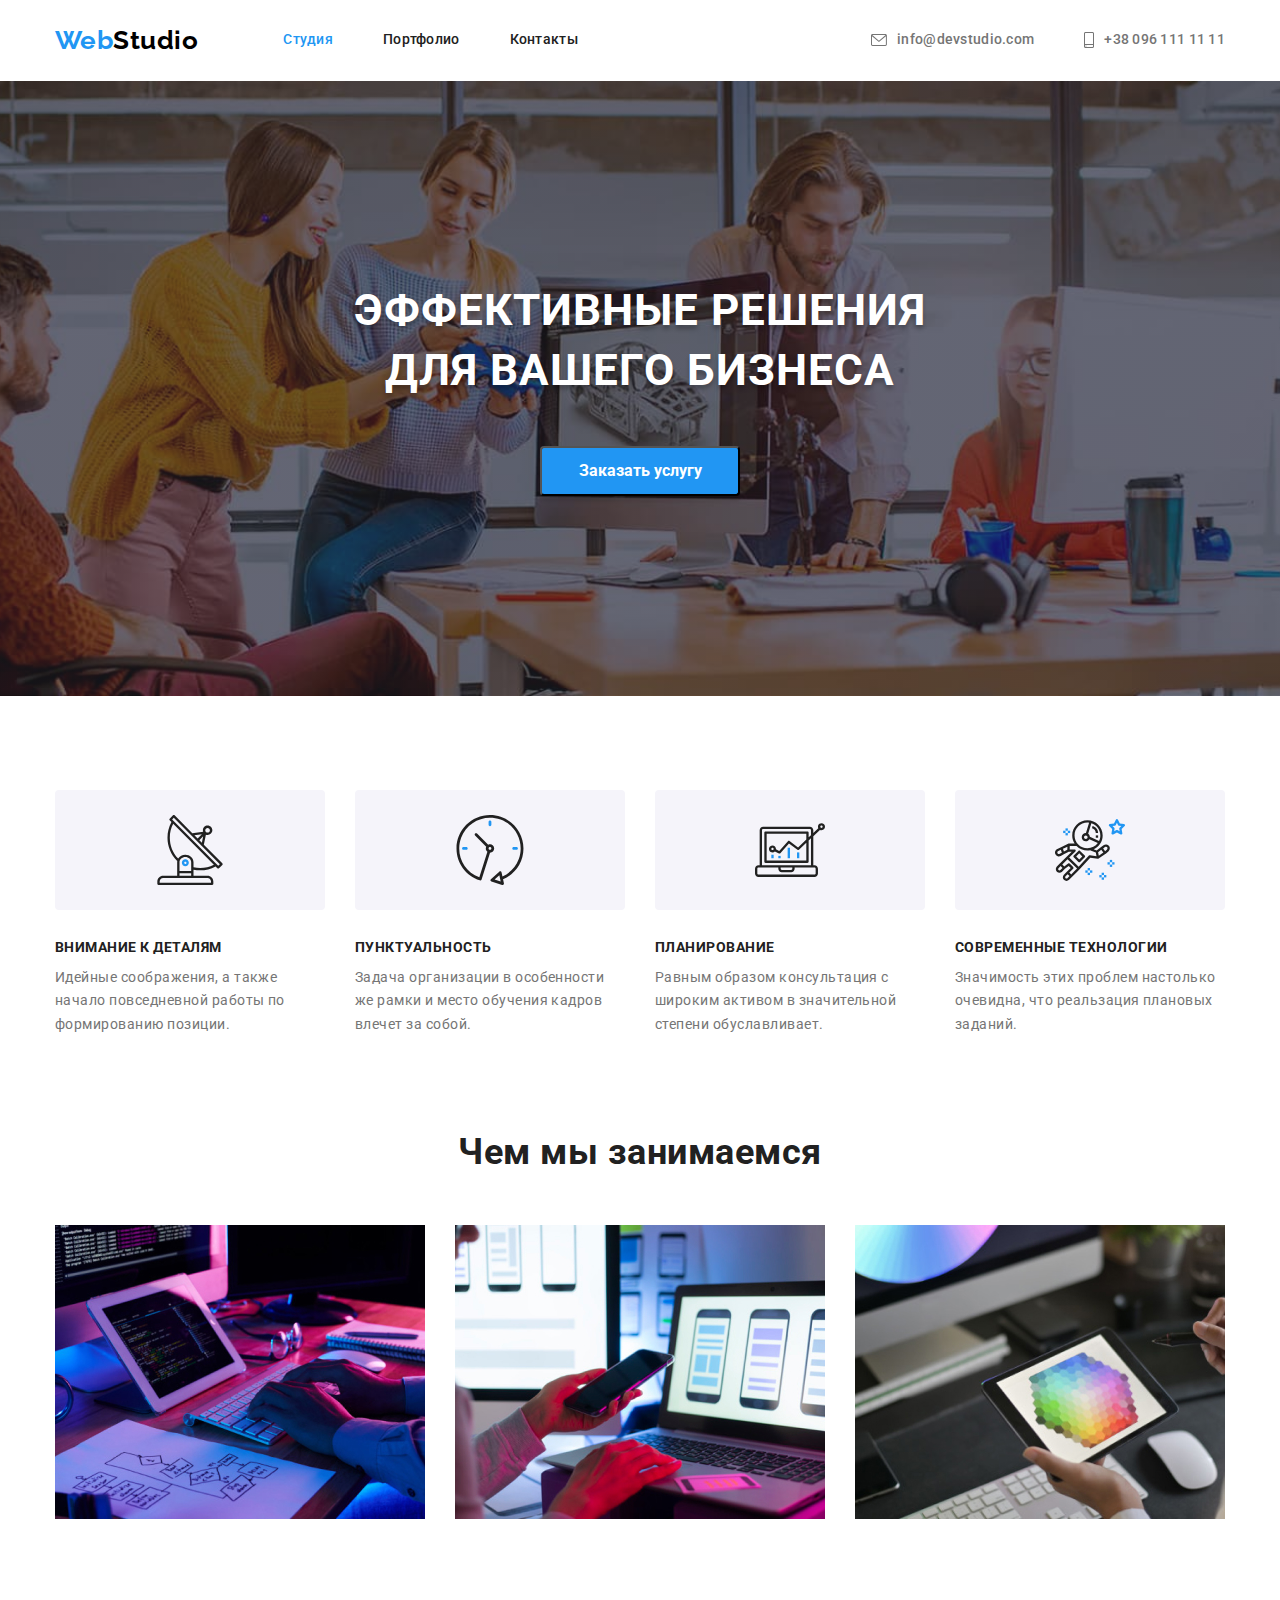
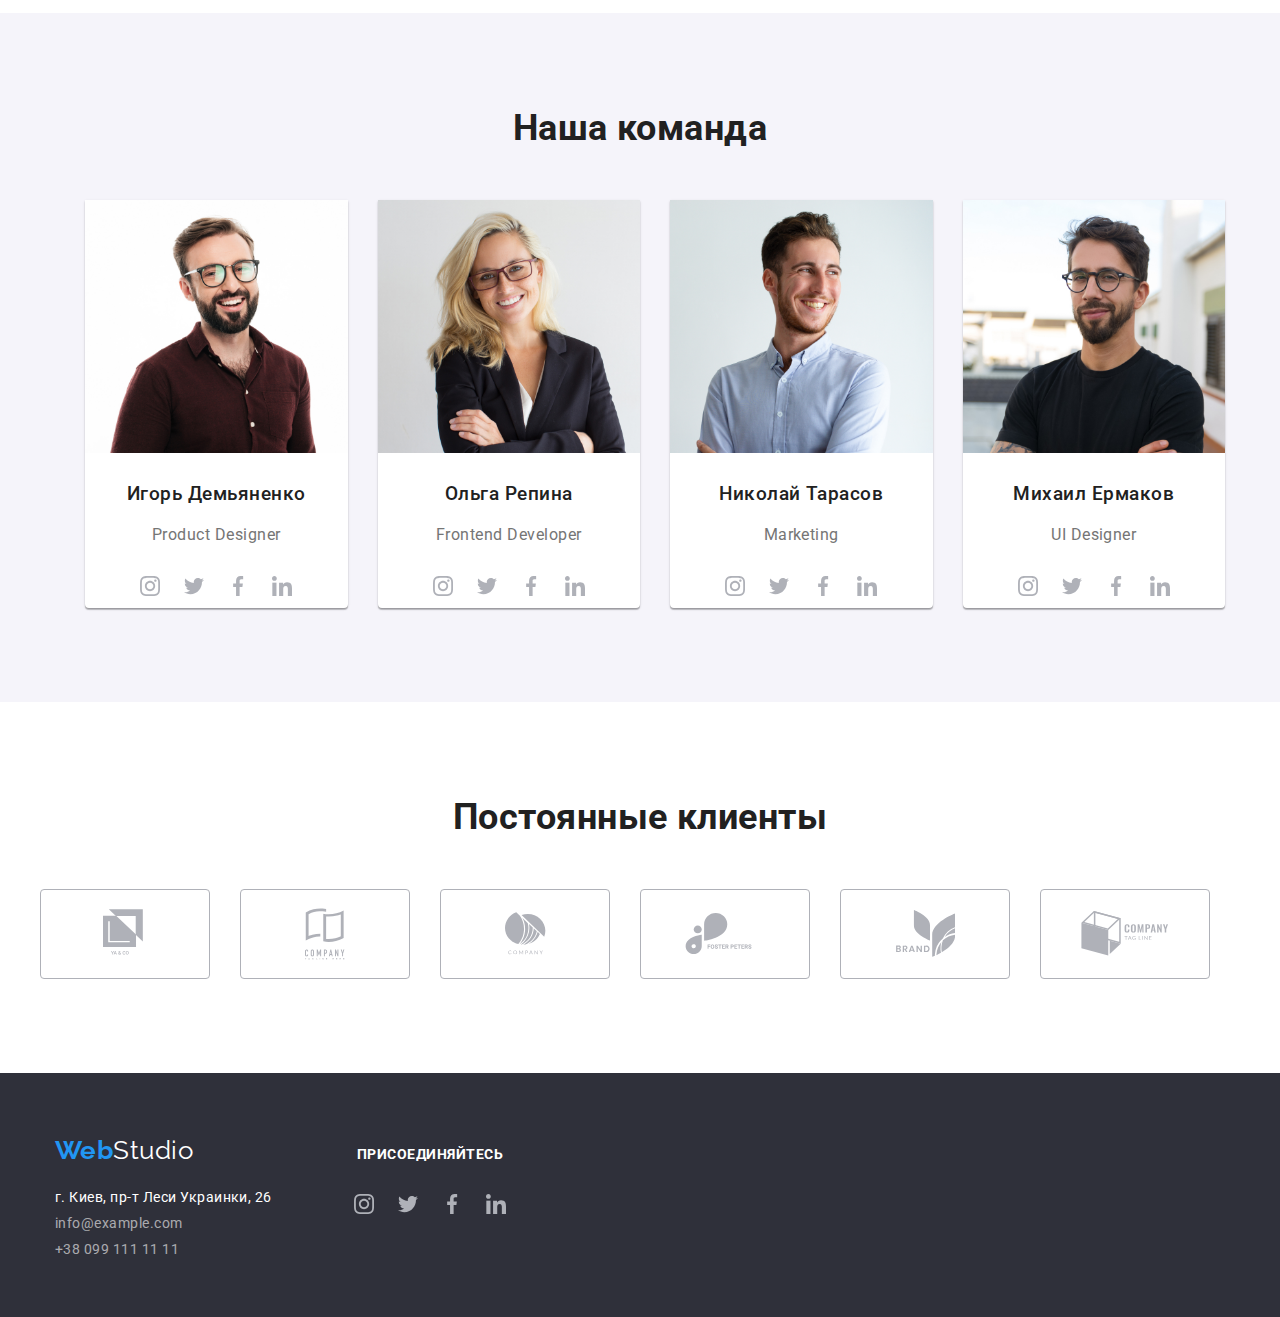
==== commit 2e384dcf: "git add .WebStudio" ====
--- a/index.html
+++ b/index.html
@@ -303,8 +303,8 @@
              <div class="footer-contacts">
             <a href="./index.html" class="logo-continuation-conclusion"><span class="logo">Web</span>Studio</a>
             <address class="address">
-              г. Киев, пр-т Леси Украинки, 26 <br />
-              <a href="info@example.com" class="link-current-name">info@example.com</a> <br />
+              г. Киев, пр-т Леси Украинки, 26 
+              <a href="info@example.com" class="link-current-name">info@example.com</a>
               <a href="tel:+380991111111" class="social-links-name">+38 099 111 11 11</a>
             </address>
             </div>
--- a/css/styles.css
+++ b/css/styles.css
@@ -72,9 +72,6 @@
 .contacts {
   margin-left: auto;
 }
-.link {
-  color: var(--title-text-color);
-}
 .site-nav .nav-link.current {
   color: var(--accent-color);
 }
@@ -90,6 +87,7 @@
 .site-nav,
 .link-current {
   color: var(--accent-color);
+  /* padding: 32px 0; */
 }
 .logo {
   color: var(--accent-color);
@@ -127,6 +125,7 @@
   font-size: 14px;
   line-height: 1.14;
   letter-spacing: 0.02em;
+  /* padding: 32px 0; */
 }
 .social-links {
   color: var(--primary-text-color);
@@ -255,14 +254,18 @@
 .box {
   background-color: var(--white-color);
   width: 270px;
-  height: 428px;
+  margin-left: 30px;
   box-shadow: 0px 1px 3px rgba(0, 0, 0, 0.12), 0px 1px 1px rgba(0, 0, 0, 0.14),
     0px 2px 1px rgba(0, 0, 0, 0.2);
   border-radius: 0px 0px 4px 4px;
 }
-.content-box {
-  padding: 5px 5px;
-}
+/* .content-box {
+  /* padding: 5px 5px; */
+/* } */
+/* .our-people li + li { */
+/* margin-left: 30px; */
+/* } */
+
 .our-people {
   margin: 0;
   padding: 0;
@@ -273,24 +276,22 @@
   line-height: 1.19;
   list-style: none;
 }
-.our-people li + li {
-  margin-left: 30px;
-}
 .our-team {
   color: var(--title-text-color);
   font-weight: 500;
-  padding-top: 20px;
+  padding-top: 30px;
 }
 .profession {
   background-color: var(--white-color);
   color: var(--primary-text-color);
   font-weight: 400;
-  margin-top: 10px;
-  margin-bottom: 10px;
+  margin-top: 20px;
+  margin-bottom: 20px;
 }
 .icon-social {
   display: flex;
   align-items: center;
+  justify-content: center;
 }
 .icon-list {
   display: flex;
@@ -373,8 +374,8 @@
   font-weight: 400;
   font-style: normal;
   font-size: 14px;
-  line-height: 1.71;
   margin-top: 20px;
+  /* line-height: 1.71; */
 }
 .link-current-name,
 .social-links-name {
@@ -382,7 +383,8 @@
   font-weight: 400;
   font-style: normal;
   font-size: 14px;
-  line-height: 1.71;
+  margin-top: 10px;
+  /* line-height: 1.71; */
 }
 .appeal {
   text-transform: uppercase;
@@ -398,20 +400,26 @@
 .header-line {
   border-bottom: 1px solid #ececec;
 }
+.portfolio-title {
+  margin-top: 94px;
+  margin-bottom: 94px;
+}
 .conteiner-portfolio {
-  width: 1170px;
+  width: 1200px;
   align-items: center;
   padding-left: 15px;
   padding-right: 15px;
   margin-left: auto;
   margin-right: auto;
-  margin-top: 94px;
-  margin-bottom: 94px;
 }
 .hero-portfolio {
   width: 1170px;
   align-items: center;
   text-align: center;
+}
+.button-title {
+  margin-bottom: 30px;
+  margin-right: 8px;
 }
 .button-list button:hover {
   font-family: Roboto, sans-serif;
@@ -439,8 +447,6 @@
   padding: 6px, 22px;
   width: 128px;
   height: 38px;
-  margin-bottom: 30px;
-  margin-right: 8px;
 }
 button {
   position: center;
@@ -462,7 +468,7 @@
   display: flex;
   flex-wrap: wrap;
   list-style: none;
-  margin-top: 26px;
+  /* margin-top: 26px; */
 }
 .image-portfolio {
   width: calc((100% - 60px) / 3);
@@ -478,6 +484,9 @@
   box-shadow: 0px 1px 1px rgba(0, 0, 0, 0.12), 0px 4px 4px rgba(0, 0, 0, 0.06),
     1px 4px 6px rgba(0, 0, 0, 0.16);
 }
+.title-description {
+  padding: 4px;
+}
 .name-title {
   color: var(--title-text-color);
   text-align: left;
@@ -485,9 +494,9 @@
   font-size: 18px;
   line-height: 2;
   letter-spacing: 6%;
-  margin-left: 24px;
+  /* margin-left: 24px;
   margin-top: 20px;
-  margin-left: 20px;
+  margin-left: 20px; */
 }
 .description-name {
   color: var(--primary-text-color);
@@ -495,6 +504,6 @@
   font-size: 16px;
   line-height: 1.88;
   letter-spacing: 3%;
-  padding-bottom: 30px;
-  margin-left: 24px;
-}
+  /* padding-bottom: 30px;
+  margin-left: 24px; */
+}
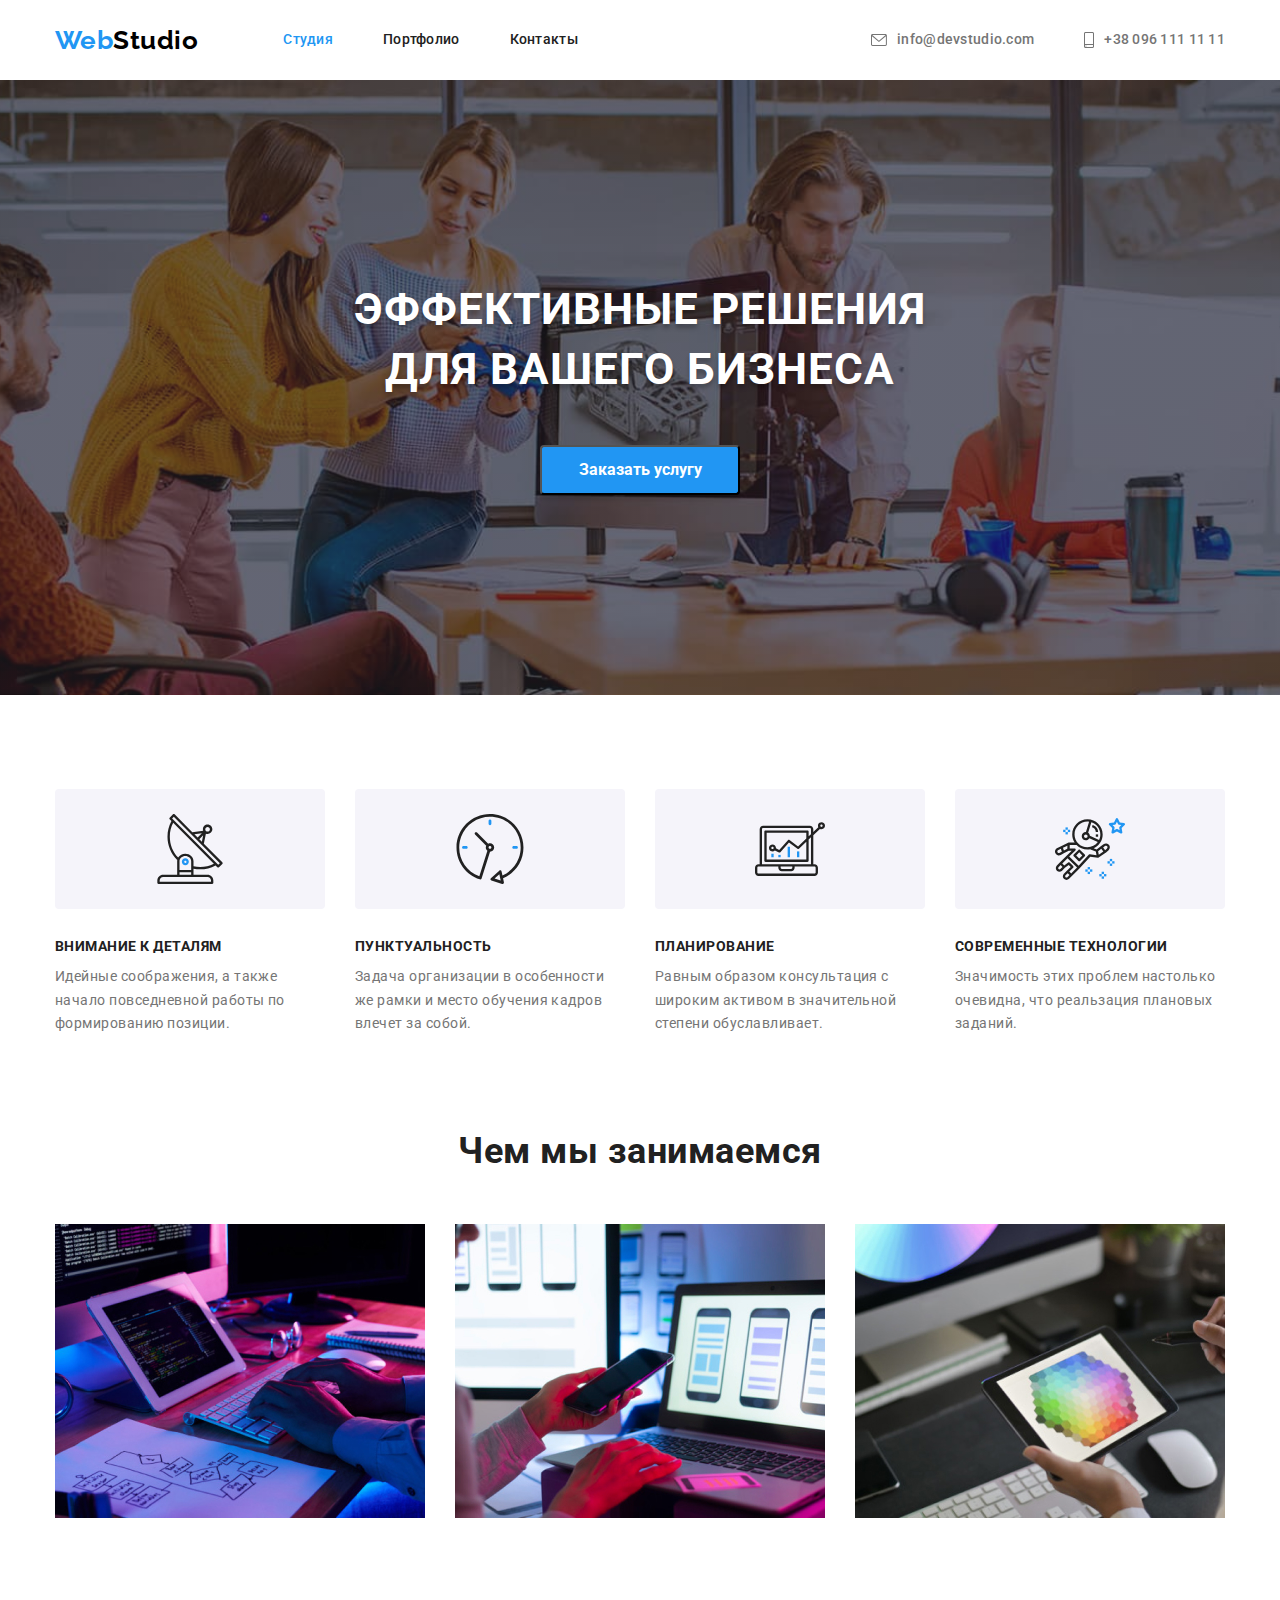
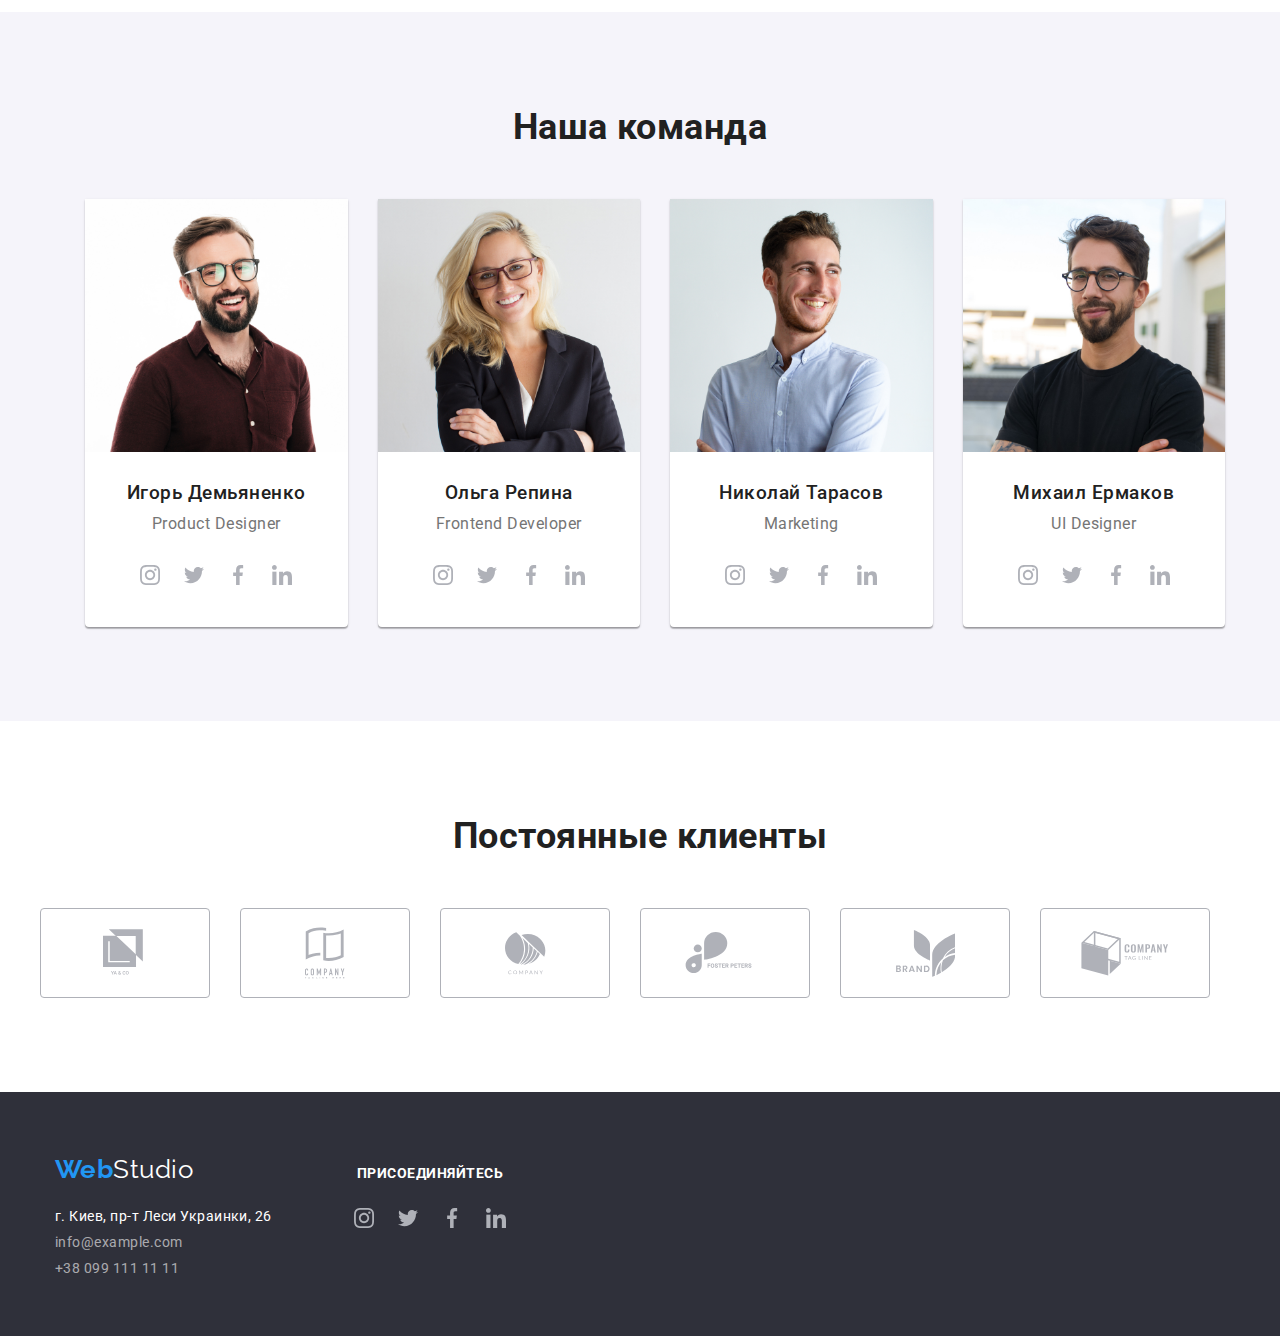
==== commit 2e57f020: "git add .WebStudio" ====
--- a/index.html
+++ b/index.html
@@ -16,7 +16,7 @@
             <nav class="header-nav">
               <a href="./index.html" class="logo-continuation"><span class="logo">Web</span>Studio</a>
               <ul class="site-nav">
-                <li class="site-nav nav-link.current"><a href="./index.html" class="site-nav nav-link.current">Студия</a></li>
+                <li class="site-nav nav-link.current"><a href="./index.html" class="nav current link">Студия</a></li>
                 <li class="site-nav nav-link.current"><a href="./portfolio.html" class="link">Портфолио</a></li>
                 <li class="site-nav nav-link.current"><a href="" class="link">Контакты</a></li>
               </ul>
--- a/css/styles.css
+++ b/css/styles.css
@@ -84,8 +84,8 @@
 .link:visited {
   color: var(--title-text-color);
 }
-.site-nav,
-.link-current {
+
+.link.current {
   color: var(--accent-color);
   /* padding: 32px 0; */
 }
@@ -115,17 +115,17 @@
 .contacts li:not(:last-child) {
   margin-right: 50px;
 }
-.header-nav {
+/* .header-nav {
   padding-top: 25px;
   padding-bottom: 25px;
-}
+} */
 .link {
   color: var(--title-text-color);
   font-weight: 500;
   font-size: 14px;
   line-height: 1.14;
   letter-spacing: 0.02em;
-  /* padding: 32px 0; */
+  padding: 32px 0;
 }
 .social-links {
   color: var(--primary-text-color);
@@ -285,13 +285,14 @@
   background-color: var(--white-color);
   color: var(--primary-text-color);
   font-weight: 400;
-  margin-top: 20px;
+  margin-top: 10px;
   margin-bottom: 20px;
 }
 .icon-social {
   display: flex;
   align-items: center;
   justify-content: center;
+  margin-bottom: 30px;
 }
 .icon-list {
   display: flex;
@@ -394,7 +395,7 @@
   font-family: Roboto, sans-serif;
   font-weight: 700;
   font-size: 14px;
-  margin-bottom: 20px;
+  margin-bottom: 15px;
   margin-left: 15px;
 }
 .header-line {
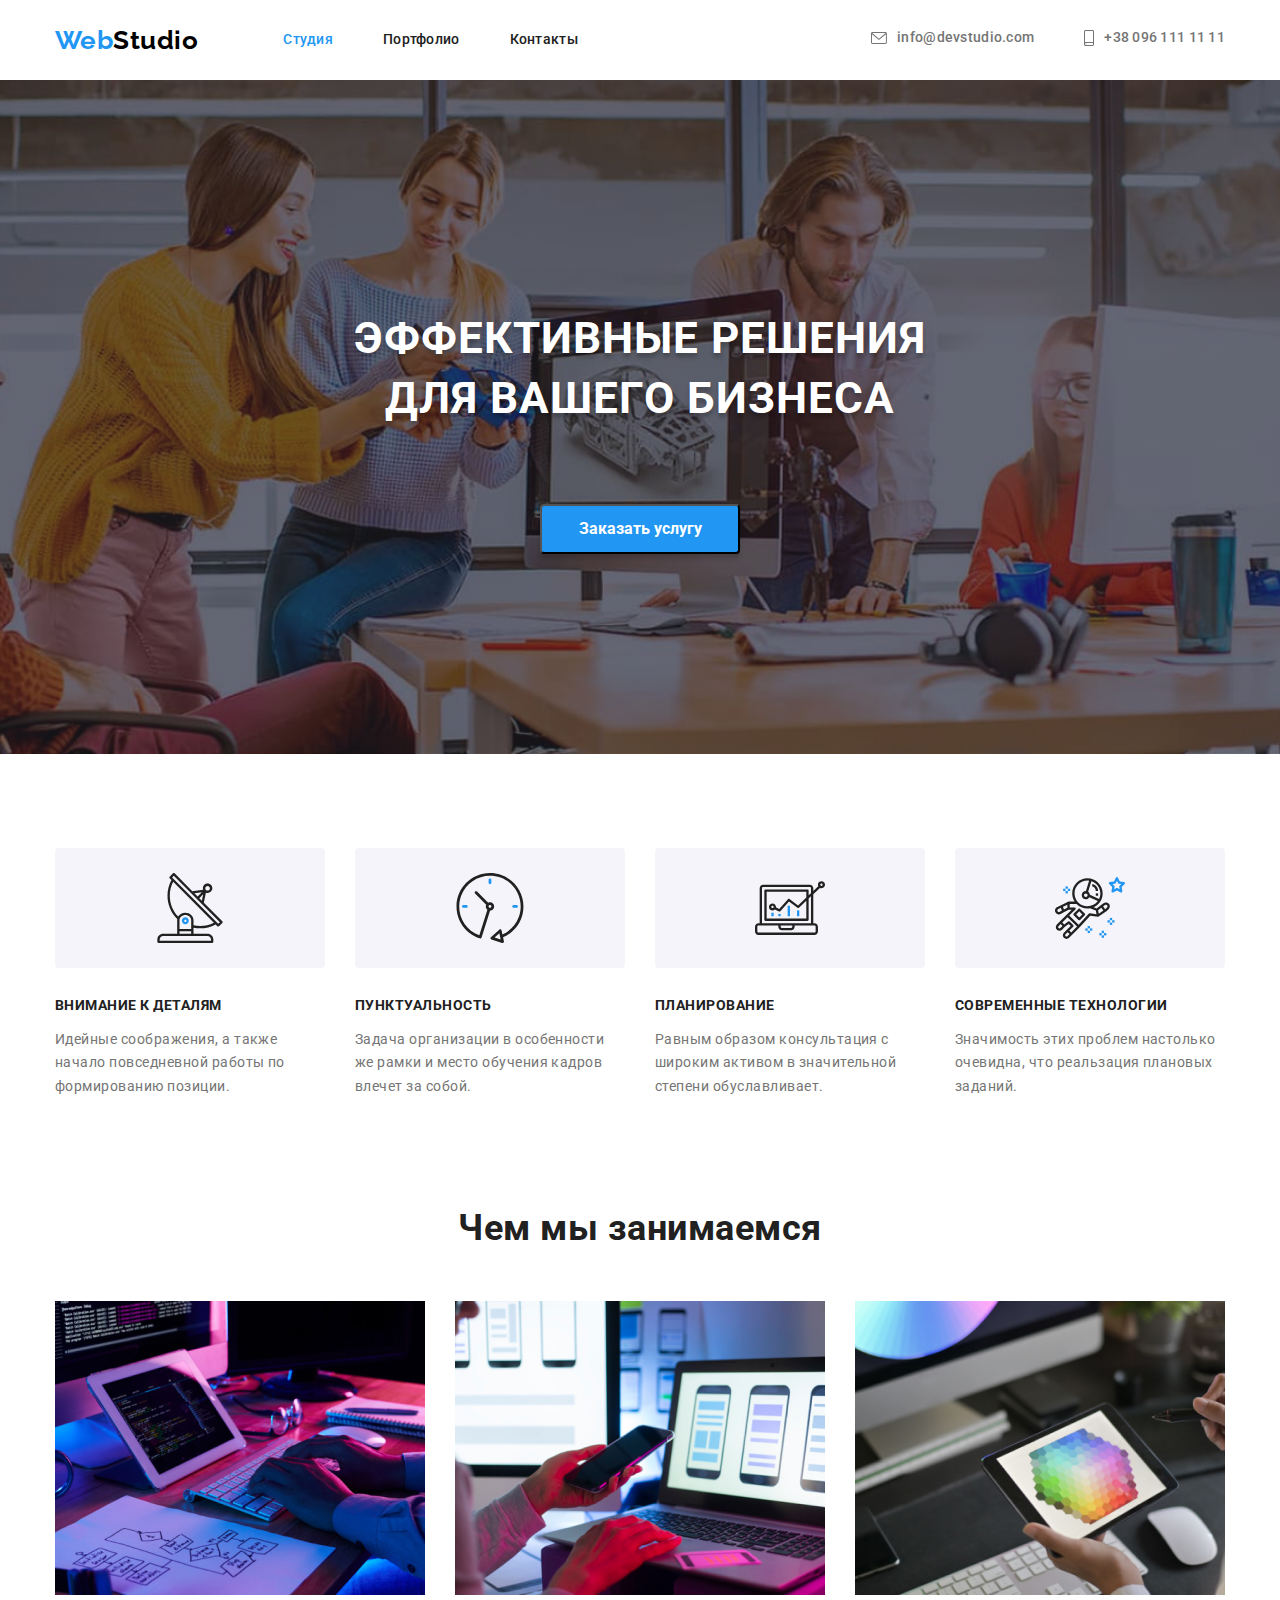
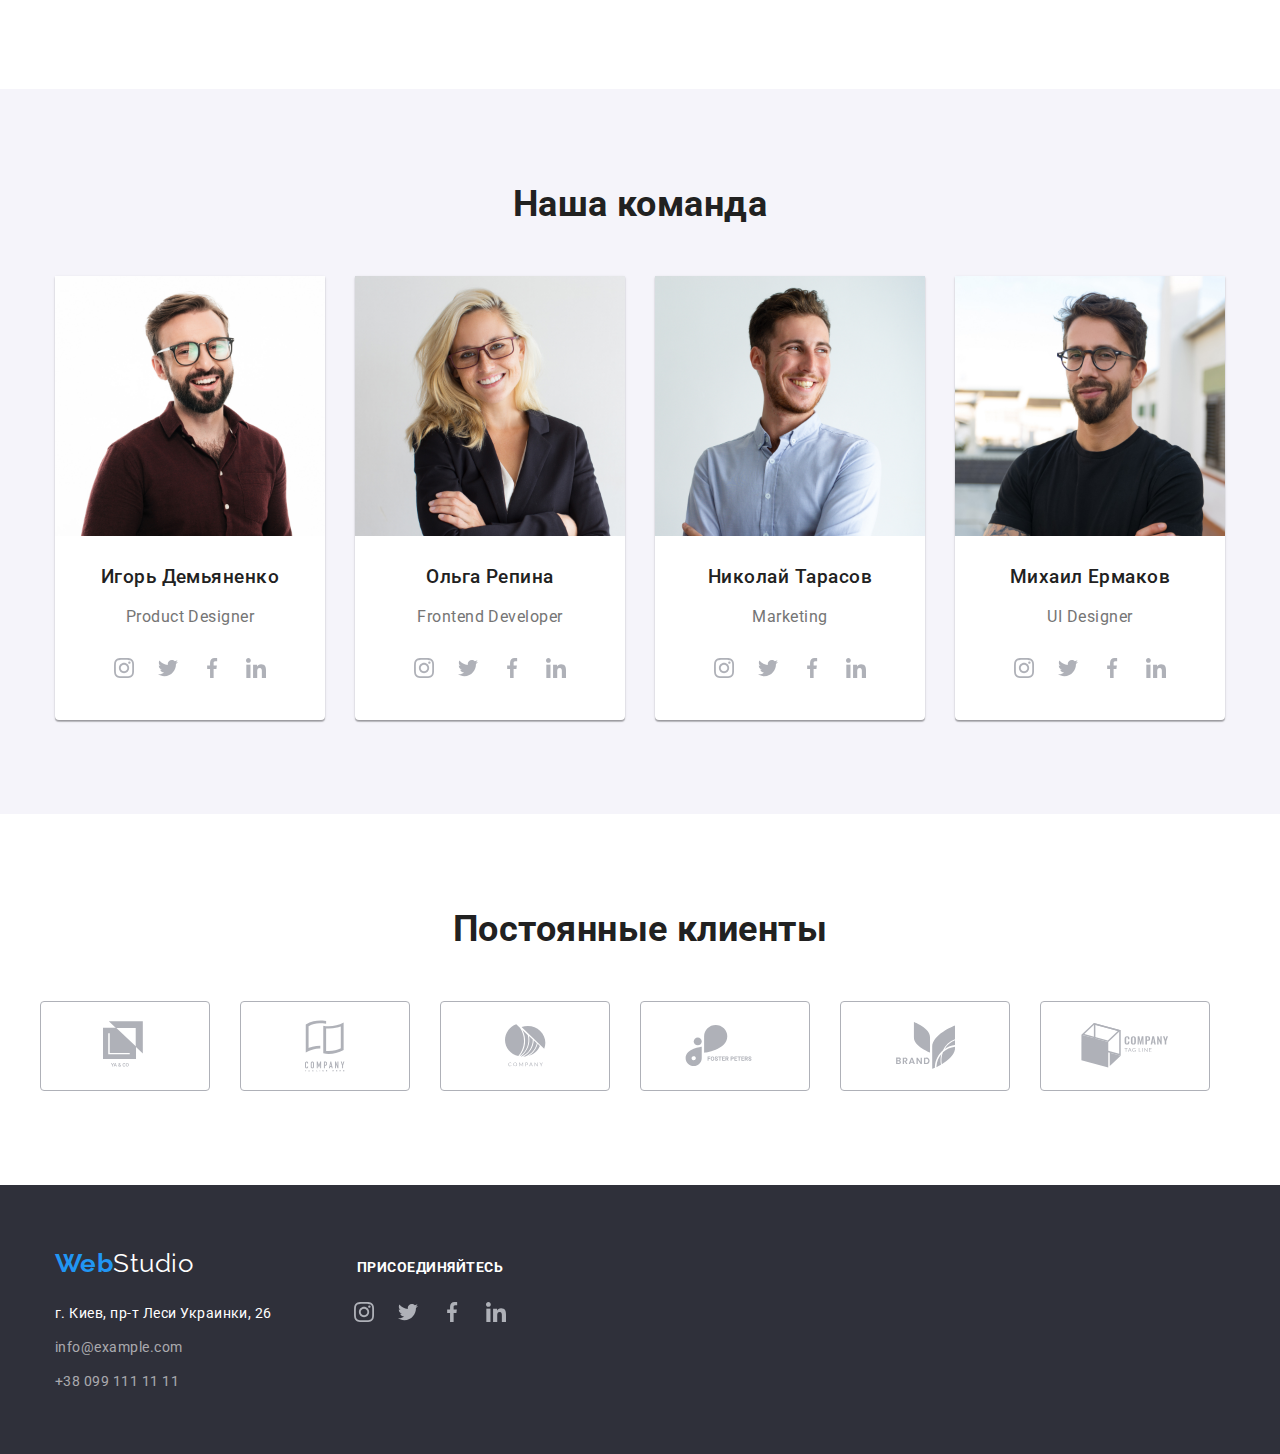
==== commit 3ca57186: "git add .WebStudio" ====
--- a/index.html
+++ b/index.html
@@ -4,9 +4,9 @@
     <meta charset="UTF-8">
     <meta name="viewport" content="width=device-width, initial-scale=1.0">
     <link rel="preconnect" href="https://fonts.gstatic.com">
+    <link rel="stylesheet" href="https://cdnjs.cloudflare.com/ajax/libs/modern-normalize/1.0.0/modern-normalize.min.css">
     <link href="https://fonts.googleapis.com/css2?family=Raleway:wght@700&family=Roboto:wght@400;500;700;900&display=swap"
     rel="stylesheet">
-    <link rel="stylesheet" href="https://cdnjs.cloudflare.com/ajax/libs/modern-normalize/1.0.0/modern-normalize.min.css"> 
     <link rel="stylesheet" href="./css/styles.css">
     <title>WebStudio</title>
   </head>
@@ -16,19 +16,19 @@
             <nav class="header-nav">
               <a href="./index.html" class="logo-continuation"><span class="logo">Web</span>Studio</a>
               <ul class="site-nav">
-                <li class="site-nav nav-link.current"><a href="./index.html" class="nav current link">Студия</a></li>
-                <li class="site-nav nav-link.current"><a href="./portfolio.html" class="link">Портфолио</a></li>
-                <li class="site-nav nav-link.current"><a href="" class="link">Контакты</a></li>
+                <li class="site-link"><a href="./index.html" class="link current">Студия</a></li>
+                <li class="site-link"><a href="./portfolio.html" class="link">Портфолио</a></li>
+                <li class="site-link"><a href="#" class="link">Контакты</a></li>
               </ul>
             </nav>
-              <ul class="site-nav contacts">
-                <li class="site-nav nav-link.current">
+              <ul class="contacts-list contacts">
+                <li class="contacts-item nav-link.current">
                 <a href="info@devstudio.com" class="social-links">
                   <svg width="16px" height="12px" class="icon-e-mail">
                     <use href="./images-3/sprite.svg#e-mail"></use>
                   </svg>info@devstudio.com</a>
                 </li>
-                <li class="site-nav nav-link.current">
+                <li class="contacts-item nav-link.current">
                   <a href="tel:+380961111111" class="social-links">
                     <svg width="10px" height="16px" class="icon-tel">
                       <use href="./images-3/sprite.svg#tel"></use>
@@ -253,42 +253,42 @@
             <h2 class="description">Постоянные клиенты</h2>
             <ul class="clients-list">
               <li class="clients-item">
-                <a href="" class="clients">
+                <a href="#" class="clients">
                   <svg width="44px" height="49px" class="">
                     <use href="./images-3/sprite.svg#logo-1"></use>
                   </svg>
               </a>
               </li>
               <li class="clients-item">
-                <a href="" class="clients">
+                <a href="#" class="clients">
                   <svg width="40px" height="52px" class="">
                     <use href="./images-3/sprite.svg#logo-2"></use>
                   </svg>
                 </a>
               </li>
               <li class="clients-item">
-                <a href="" class="clients">
+                <a href="#" class="clients">
                   <svg width="41px" height="43px" class="">
                     <use href="./images-3/sprite.svg#logo-3"></use>
                   </svg>
                 </a>
               </li>
               <li class="clients-item">
-                <a href="" class="clients">
+                <a href="#" class="clients">
                   <svg width="80px" height="42px" class="">
                     <use href="./images-3/sprite.svg#logo-4"></use>
                   </svg>
                 </a>
               </li>
               <li class="clients-item">
-                <a href="" class="clients">
+                <a href="#" class="clients">
                   <svg width="59px" height="47px" class="">
                     <use href="./images-3/sprite.svg#logo-5"></use>
                   </svg>
                 </a>
               </li>
               <li class="clients-item">
-                <a href="" class="clients">
+                <a href="#" class="clients">
                   <svg width="88px" height="45px" class="">
                     <use href="./images-3/sprite.svg#logo-6"></use>
                   </svg>
--- a/css/styles.css
+++ b/css/styles.css
@@ -1,21 +1,8 @@
-* {
+/* * {
   margin: 0;
   padding: 0;
-}
-a {
-  display: block;
-  text-decoration: none;
-}
-ul {
-  margin: 0;
-  padding: 0;
-  list-style: none;
-}
-img {
-  display: block;
-  width: 100%;
-  height: auto;
-}
+} */
+
 /* Цвет основного текста #757575; */
 /* Вторичный цвет текста #212121; */
 /* Белый #FFFFFF; */
@@ -35,35 +22,47 @@
   --black-color: #000000;
   --button-color: #f5f4fa;
 }
+a {
+  display: block;
+  text-decoration: none;
+}
+
+ul {
+  margin: 0;
+  padding: 0;
+  list-style: none;
+}
+
+img {
+  display: block;
+  max-width: 100%;
+  height: auto;
+}
+
 html {
   box-sizing: border-box;
 }
+
 body {
   letter-spacing: 0.03em;
   font-family: Roboto, sans-serif;
 }
+
 nav {
   display: flex;
   align-items: center;
 }
-/* header */
-.header-main {
-  display: flex;
-  align-items: center;
-}
+
 .container {
   width: 1200px;
   padding-left: 15px;
   padding-right: 15px;
-  align-items: center;
   margin-left: auto;
   margin-right: auto;
-  /* outline: 2px solid red; */
-}
-/* Чем мы занимаемся */
+  /* outline: 1px solid red; */
+}
 .page-header {
   display: flex;
-  align-items: center;
   list-style: none;
 }
 .page-header li + li {
@@ -72,23 +71,16 @@
 .contacts {
   margin-left: auto;
 }
-.site-nav .nav-link.current {
-  color: var(--accent-color);
-}
-.site-nav a:hover {
-  color: var(--accent-color);
-}
-.site-nav a:focus {
-  color: var(--accent-color);
-}
-.link:visited {
-  color: var(--title-text-color);
-}
-
-.link.current {
-  color: var(--accent-color);
-  /* padding: 32px 0; */
-}
+
+/* Header */
+
+.header-main {
+  display: flex;
+  align-items: center;
+}
+
+/* Logo WebStudio */
+
 .logo {
   color: var(--accent-color);
   font-family: Raleway, sans-serif;
@@ -104,21 +96,36 @@
   line-height: 1.19;
   margin-right: 85px;
 }
-.site-nav {
+
+/* Студио-портфолио-контакты-e-mail-телефон */
+
+.site-nav,
+.contacts-list {
   display: flex;
   font-weight: 500;
   font-size: 14px;
   line-height: 1.14;
   letter-spacing: 0.02em;
 }
-.header-nav li:not(:last-child),
+.contacts-item + .contacts-item {
+  margin-left: 50px;
+}
+.site-link + .site-link {
+  margin-left: 50px;
+}
+.site-nav .nav-link.current {
+  color: var(--accent-color);
+}
+
+/* .header-nav li:not(:last-child),
 .contacts li:not(:last-child) {
-  margin-right: 50px;
-}
+    margin-right: 50px;
+} */
 /* .header-nav {
   padding-top: 25px;
   padding-bottom: 25px;
 } */
+
 .link {
   color: var(--title-text-color);
   font-weight: 500;
@@ -126,6 +133,15 @@
   line-height: 1.14;
   letter-spacing: 0.02em;
   padding: 32px 0;
+}
+.current {
+  color: var(--accent-color);
+}
+.link:hover,
+.link:focus,
+.social-links:hover,
+.social-links:focus {
+  color: var(--accent-color);
 }
 .social-links {
   color: var(--primary-text-color);
@@ -147,6 +163,9 @@
   margin-right: 10px;
   fill: currentColor;
 }
+
+/* Hero */
+
 .hero h1 {
   font-size: 44px;
 }
@@ -189,19 +208,9 @@
   border-radius: 4px;
   margin-top: 45px;
 }
-.features-list .features-title {
-  color: var(--title-text-color);
-  text-transform: uppercase;
-  font-size: 14px;
-  line-height: 1.14;
-  margin-top: 0px;
-  margin-bottom: 10px;
-}
-*,
-::after,
-::before {
-  box-sizing: border-box;
-}
+
+/* Описание */
+
 .our-work {
   color: var(--title-text-color);
   font-weight: 700;
@@ -240,7 +249,9 @@
   border-radius: 4px;
   margin-bottom: 30px;
 }
+
 /* Наша команда */
+
 .team {
   padding-top: 94px;
   padding-bottom: 94px;
@@ -251,41 +262,48 @@
   font-size: 36px;
   line-height: 1.17;
 }
+.our-people {
+  display: flex;
+  margin: -15px;
+  font-size: 16px;
+  line-height: 1.19;
+  list-style: none;
+  /* margin: 0;
+  padding: 0; */
+  /* text-align: center;
+  align-items: center; */
+}
 .box {
   background-color: var(--white-color);
   width: 270px;
-  margin-left: 30px;
+  margin: 15px;
   box-shadow: 0px 1px 3px rgba(0, 0, 0, 0.12), 0px 1px 1px rgba(0, 0, 0, 0.14),
     0px 2px 1px rgba(0, 0, 0, 0.2);
   border-radius: 0px 0px 4px 4px;
 }
-/* .content-box {
-  /* padding: 5px 5px; */
-/* } */
+.box-img {
+  width: 270px;
+}
+
+/* .box + .box {
+    margin-left: 30px;
+} */
+/* .box:nth-child(3n) {
+  margin-left: 0px;
+} */
 /* .our-people li + li { */
 /* margin-left: 30px; */
 /* } */
 
-.our-people {
-  margin: 0;
-  padding: 0;
-  display: flex;
-  text-align: center;
-  align-items: center;
-  font-size: 16px;
-  line-height: 1.19;
-  list-style: none;
-}
 .our-team {
   color: var(--title-text-color);
   font-weight: 500;
-  padding-top: 30px;
+  margin-top: 30px;
 }
 .profession {
   background-color: var(--white-color);
   color: var(--primary-text-color);
   font-weight: 400;
-  margin-top: 10px;
   margin-bottom: 20px;
 }
 .icon-social {
@@ -311,6 +329,9 @@
   background-color: #2196f3;
   border-radius: 50%;
 }
+
+/* Постоянные клиенты */
+
 .regular-customers {
   background-color: var(--white-color);
   padding-top: 94px;
@@ -338,18 +359,15 @@
   justify-content: center;
   margin-right: 30px;
 }
-.clients-item :hover {
+.clients:hover,
+.clients:focus {
   fill: #2196f3;
   color: #2196f3;
   border: 1px solid #2196f3;
 }
-.clients-item :focus {
-  fill: #2196f3;
-  color: #2196f3;
-  border: 1px solid #2196f3;
-}
 
 /* FOOTER */
+
 .basement {
   background-color: var(--primary-background-color);
   text-decoration: none;
@@ -376,7 +394,7 @@
   font-style: normal;
   font-size: 14px;
   margin-top: 20px;
-  /* line-height: 1.71; */
+  line-height: 1.71;
 }
 .link-current-name,
 .social-links-name {
@@ -385,7 +403,7 @@
   font-style: normal;
   font-size: 14px;
   margin-top: 10px;
-  /* line-height: 1.71; */
+  line-height: 1.71;
 }
 .appeal {
   text-transform: uppercase;
@@ -398,12 +416,15 @@
   margin-bottom: 15px;
   margin-left: 15px;
 }
+
+/* Портфолио */
+
 .header-line {
   border-bottom: 1px solid #ececec;
 }
 .portfolio-title {
-  margin-top: 94px;
-  margin-bottom: 94px;
+  padding-top: 94px;
+  padding-bottom: 94px;
 }
 .conteiner-portfolio {
   width: 1200px;
@@ -419,8 +440,10 @@
   text-align: center;
 }
 .button-title {
-  margin-bottom: 30px;
   margin-right: 8px;
+}
+.button-list {
+  margin-bottom: 50px;
 }
 .button-list button:hover {
   font-family: Roboto, sans-serif;
@@ -469,24 +492,22 @@
   display: flex;
   flex-wrap: wrap;
   list-style: none;
-  /* margin-top: 26px; */
+  margin-left: -30px;
+  margin-bottom: -30px;
 }
 .image-portfolio {
-  width: calc((100% - 60px) / 3);
-  margin-right: 30px;
+  width: 370px;
+  border: 1px solid #eeeeee;
+  margin-left: 30px;
   margin-bottom: 30px;
-  border: 1px solid #eeeeee;
-}
-.image-portfolio:nth-child(3n) {
-  margin-right: 0px;
-}
-.portfolio-box :hover,
-.portfolio-box :focus {
+}
+.portfolio-box:hover,
+.portfolio-box:focus {
   box-shadow: 0px 1px 1px rgba(0, 0, 0, 0.12), 0px 4px 4px rgba(0, 0, 0, 0.06),
     1px 4px 6px rgba(0, 0, 0, 0.16);
 }
 .title-description {
-  padding: 4px;
+  padding: 24px;
 }
 .name-title {
   color: var(--title-text-color);
@@ -495,9 +516,7 @@
   font-size: 18px;
   line-height: 2;
   letter-spacing: 6%;
-  /* margin-left: 24px;
-  margin-top: 20px;
-  margin-left: 20px; */
+  margin: 0;
 }
 .description-name {
   color: var(--primary-text-color);
@@ -505,6 +524,5 @@
   font-size: 16px;
   line-height: 1.88;
   letter-spacing: 3%;
-  /* padding-bottom: 30px;
-  margin-left: 24px; */
-}
+  margin: 0;
+}
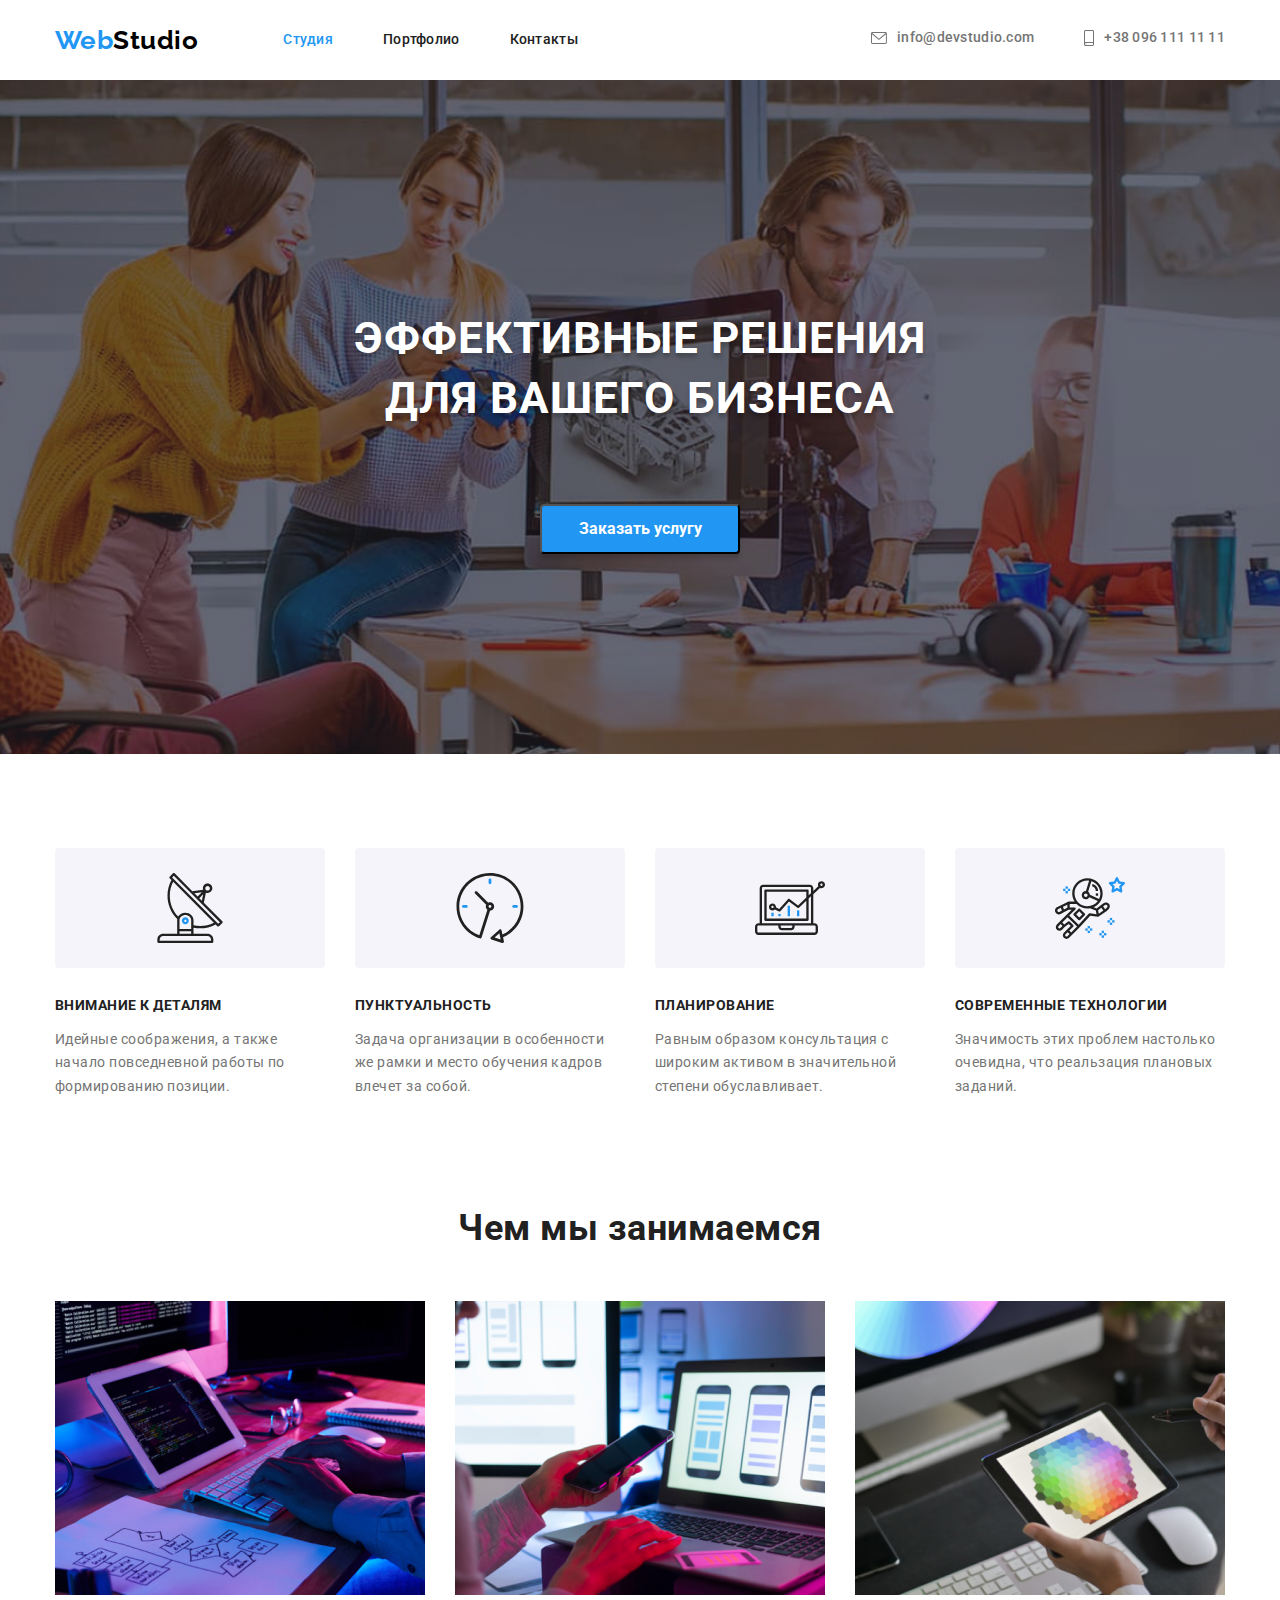
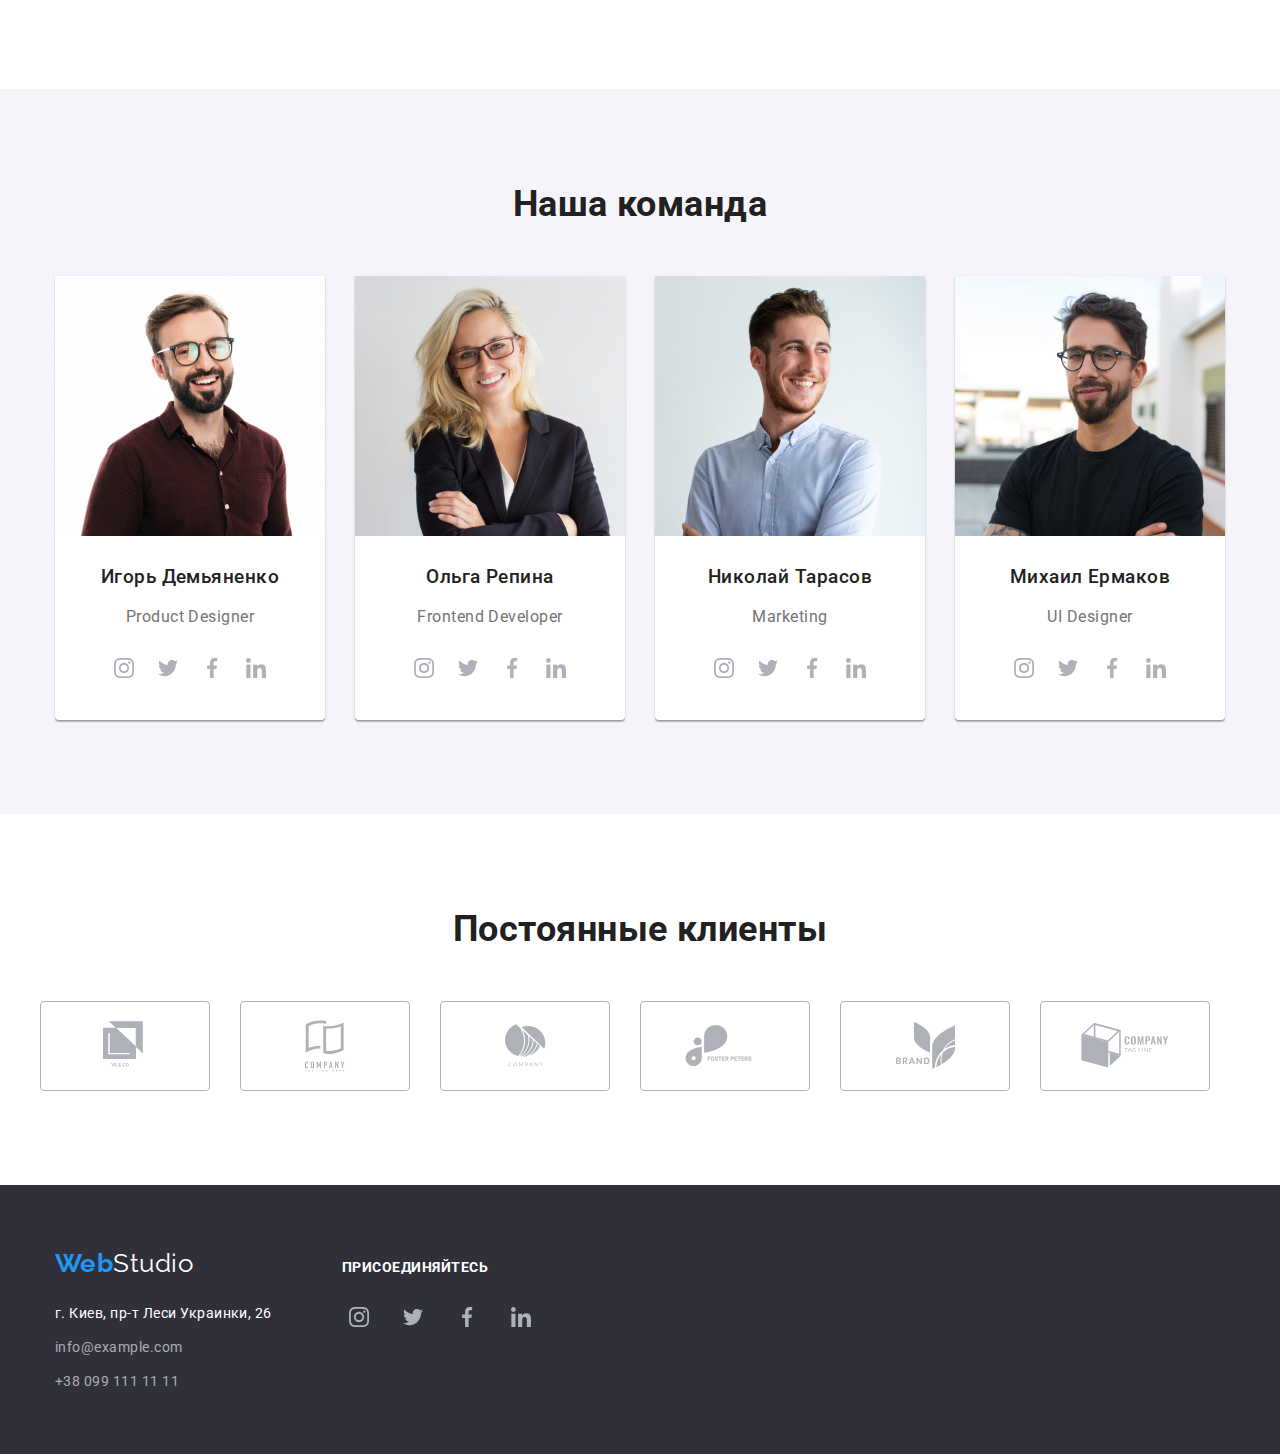
==== commit 71ee393a: "git add .WebStudio" ====
--- a/index.html
+++ b/index.html
@@ -299,49 +299,49 @@
         </main>
         <!-- Footer -->
         <footer class="basement">
-           <div class="container">
-             <div class="footer-contacts">
-            <a href="./index.html" class="logo-continuation-conclusion"><span class="logo">Web</span>Studio</a>
-            <address class="address">
-              г. Киев, пр-т Леси Украинки, 26 
-              <a href="info@example.com" class="link-current-name">info@example.com</a>
-              <a href="tel:+380991111111" class="social-links-name">+38 099 111 11 11</a>
-            </address>
+          <div class="container">
+            <div class="footer-contacts">
+              <a href="./index.html" class="logo-continuation-conclusion"><span class="logo">Web</span>Studio</a>
+              <address class="address">
+                г. Киев, пр-т Леси Украинки, 26
+                <a href="info@example.com" class="link-current-name">info@example.com</a>
+                <a href="tel:+380991111111" class="social-links-name">+38 099 111 11 11</a>
+              </address>
             </div>
             <div class="appeal">
-            <p class="appeal-name">Присоединяйтесь</p>
-            <ul class="icon-social">
-              <li>
-                <a href="" class="icon-list">
-                  <svg width="20px" height="20px" class="icon-social-networks">
-                    <use href="./images-3/sprite.svg#instagram"></use>
-                  </svg>
-                </a>
-              </li>
-              <li>
-                <a href="" class="icon-list">
-                  <svg width="20px" height="20px" class="icon-social-networks">
-                    <use href="./images-3/sprite.svg#twitter"></use>
-                  </svg>
-                </a>
-              </li>
-              <li>
-                <a href="" class="icon-list">
-                  <svg width="20px" height="20px" class="icon-social-networks">
-                    <use href="./images-3/sprite.svg#faebook"></use>
-                  </svg>
-                </a>
-              </li>
-              <li>
-                <a href="" class="icon-list">
-                  <svg width="20px" height="20px" class="icon-social-networks">
-                    <use href="./images-3/sprite.svg#linkedin"></use>
-                  </svg>
-                </a>
-              </li>
-            </ul>
-            </div>
-        </div>
+              <p class="appeal-name">Присоединяйтесь</p>
+              <ul class="icon-social">
+                <li class="icon-title">
+                  <a href="" class="icon-list">
+                    <svg width="20px" height="20px" class="icon-social-networks">
+                      <use href="./images-3/sprite.svg#instagram"></use>
+                    </svg>
+                  </a>
+                </li>
+                <li class="icon-title">
+                  <a href="" class="icon-list">
+                    <svg width="20px" height="20px" class="icon-social-networks">
+                      <use href="./images-3/sprite.svg#twitter"></use>
+                    </svg>
+                  </a>
+                </li>
+                <li class="icon-title">
+                  <a href="" class="icon-list">
+                    <svg width="20px" height="20px" class="icon-social-networks">
+                      <use href="./images-3/sprite.svg#faebook"></use>
+                    </svg>
+                  </a>
+                </li>
+                <li class="icon-title">
+                  <a href="" class="icon-list">
+                    <svg width="20px" height="20px" class="icon-social-networks">
+                      <use href="./images-3/sprite.svg#linkedin"></use>
+                    </svg>
+                  </a>
+                </li>
+              </ul>
+            </div>
+          </div>
         </footer>
-    </body>
-</html>+        </body>
+        </html>--- a/css/styles.css
+++ b/css/styles.css
@@ -46,6 +46,9 @@
 body {
   letter-spacing: 0.03em;
   font-family: Roboto, sans-serif;
+  margin: 0;
+  padding: 0;
+  /* outline: 1px solid red; */
 }
 
 nav {
@@ -312,6 +315,9 @@
   justify-content: center;
   margin-bottom: 30px;
 }
+.icon-title {
+  margin-right: 10px;
+}
 .icon-list {
   display: flex;
   align-items: center;
@@ -407,14 +413,17 @@
 }
 .appeal {
   text-transform: uppercase;
+  width: 206px;
+  height: 80px;
+  align-items: left;
+  justify-content: left;
 }
 .appeal-name {
   color: var(--white-color);
   font-family: Roboto, sans-serif;
   font-weight: 700;
   font-size: 14px;
-  margin-bottom: 15px;
-  margin-left: 15px;
+  margin-bottom: 20px;
 }
 
 /* Портфолио */
